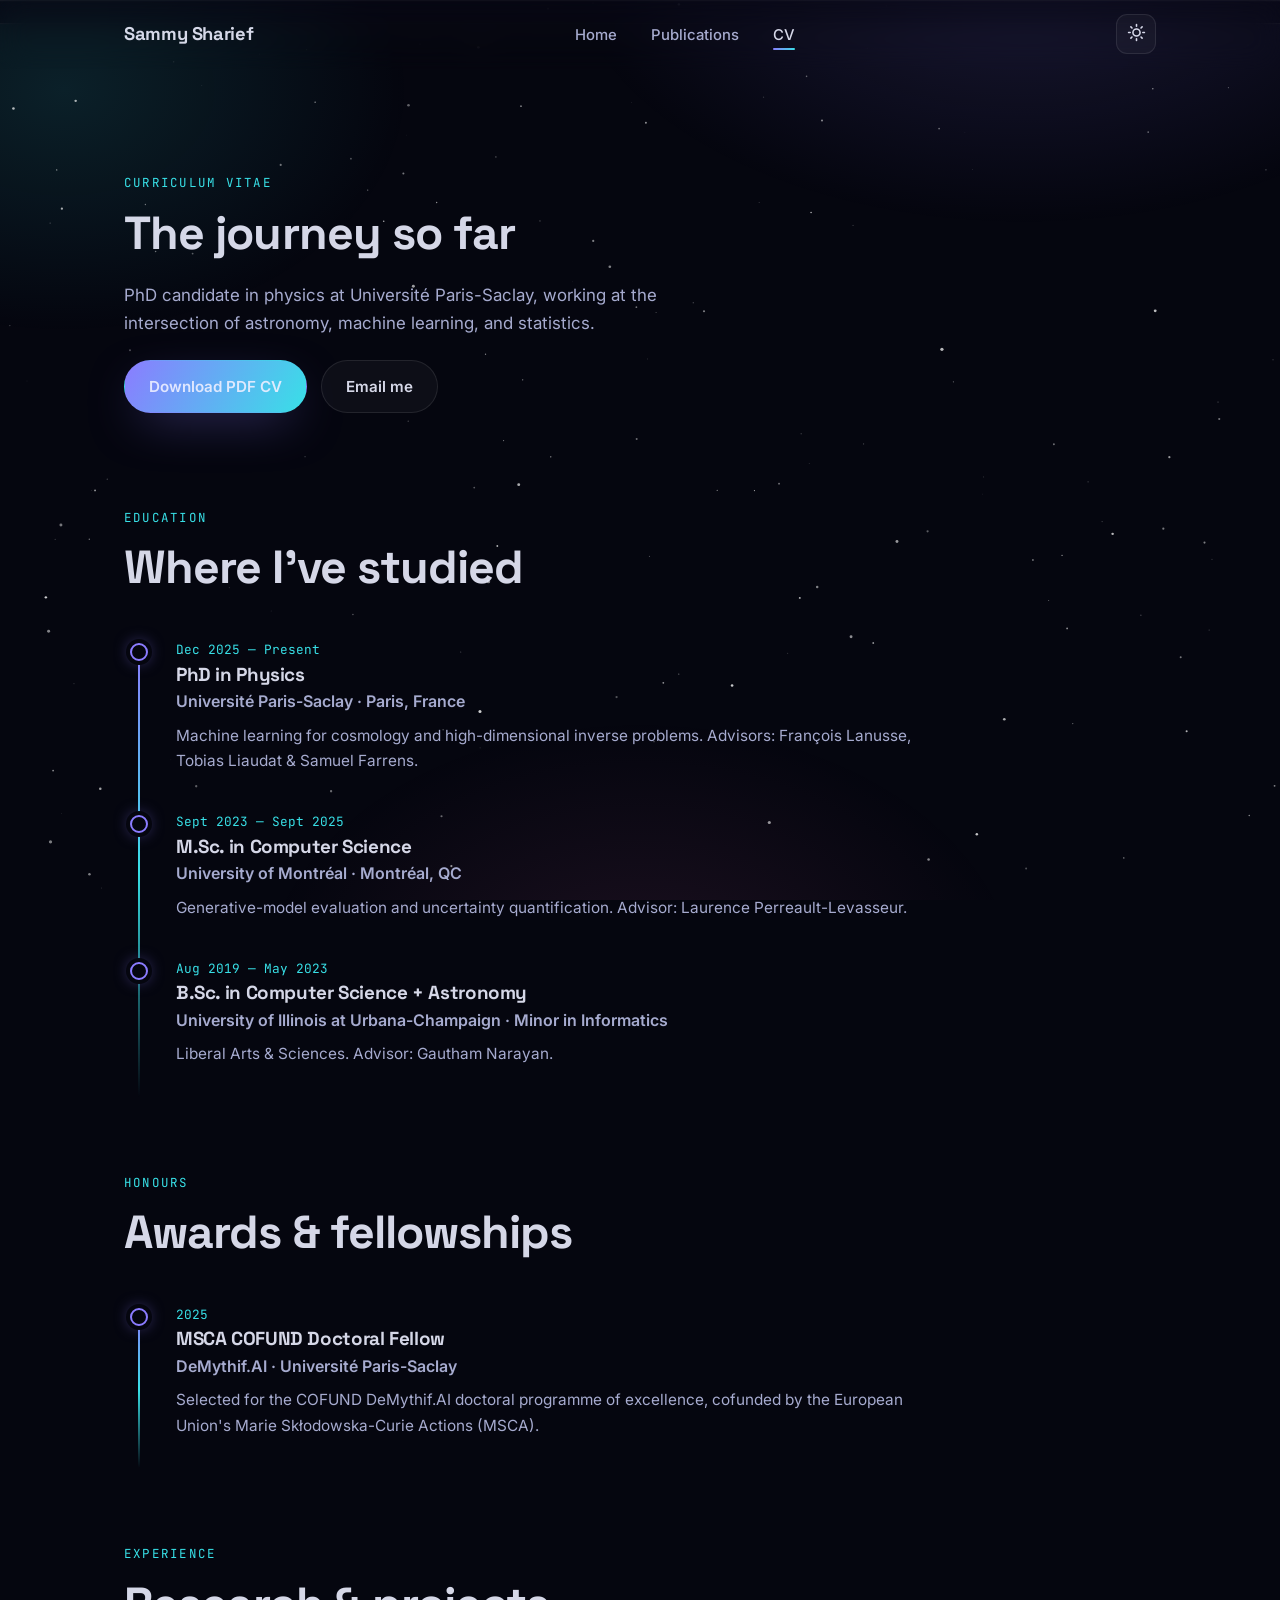
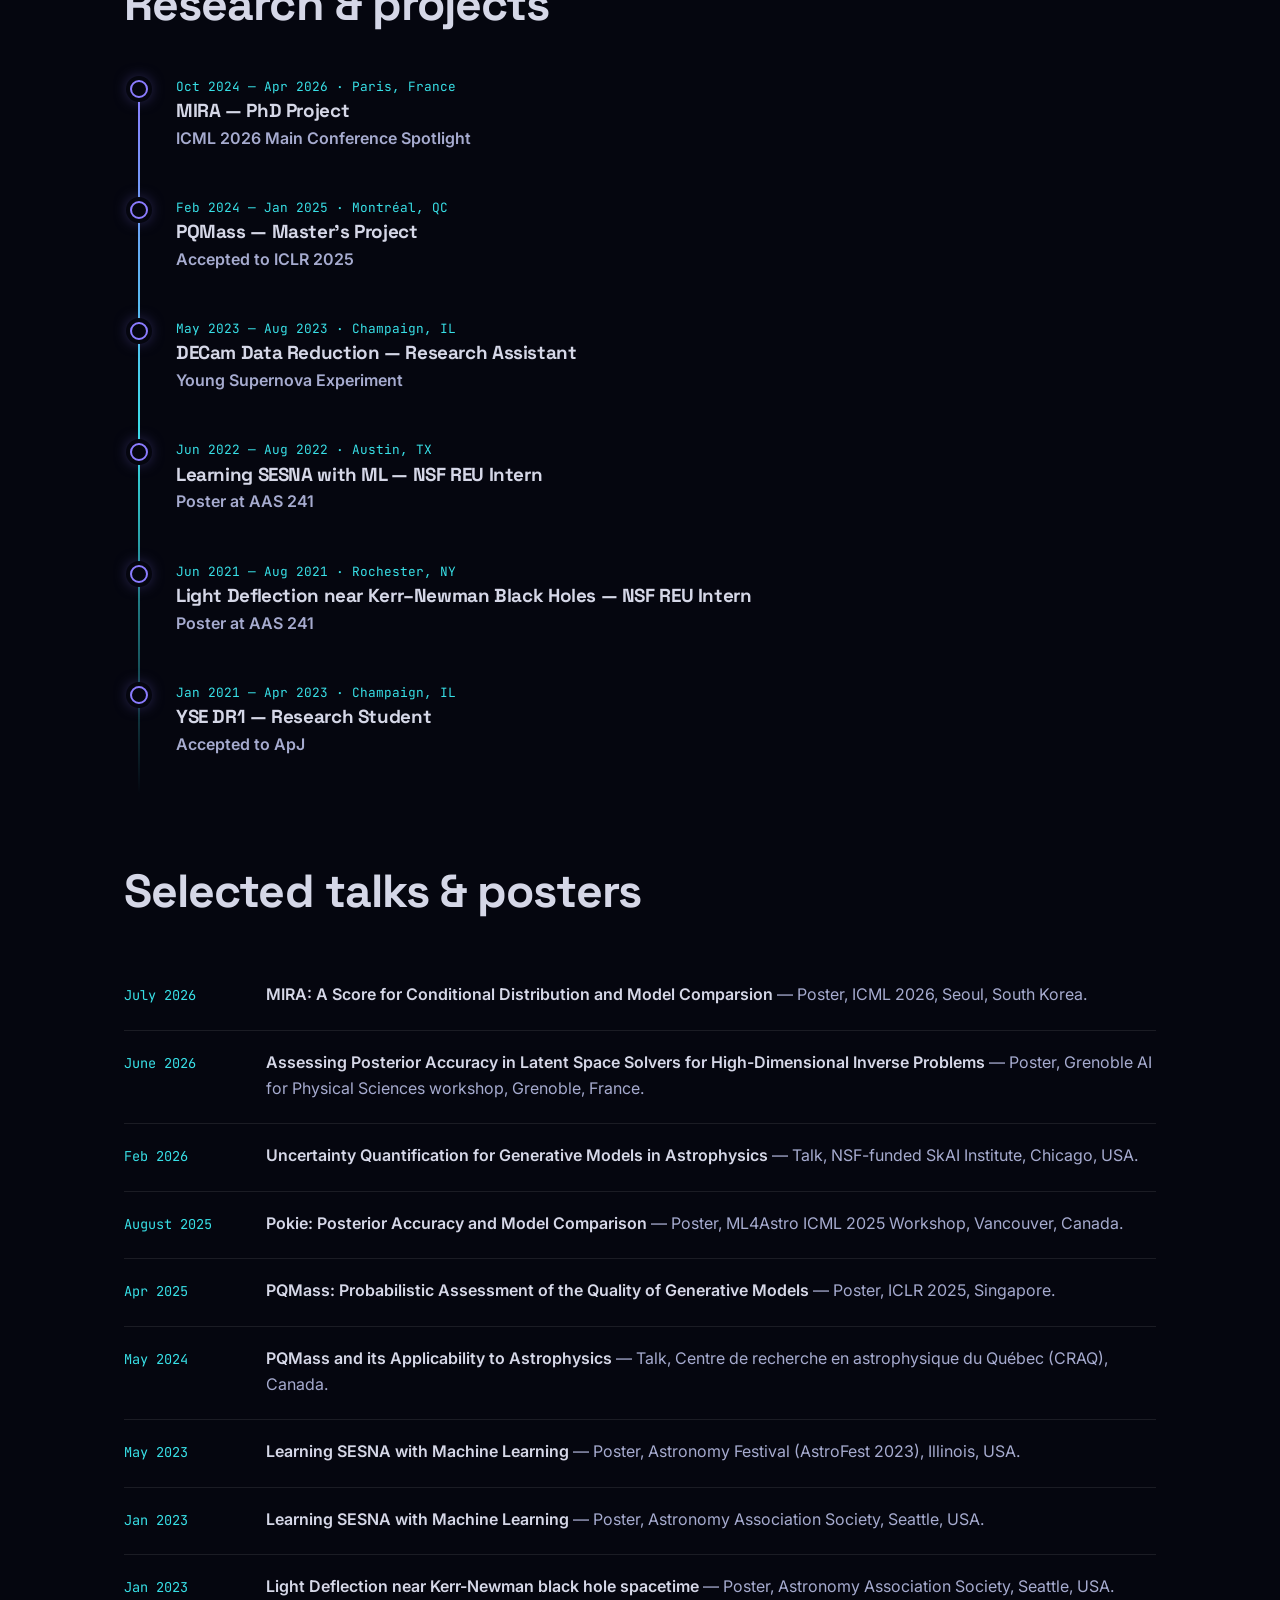
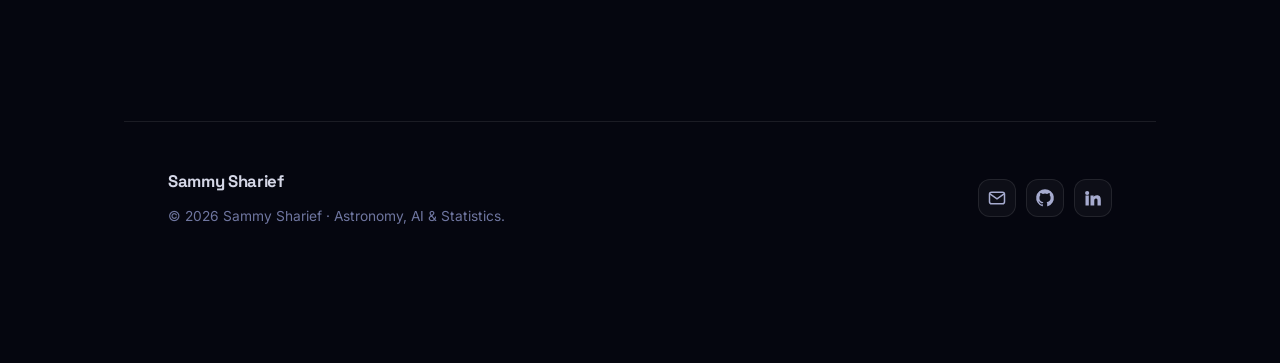
==== cv.html @ 6d9acdc1 "New Version of Website" ====
<!DOCTYPE html>
<html lang="en" data-theme="dark">
<head>
  <meta charset="UTF-8" />
  <meta name="viewport" content="width=device-width, initial-scale=1.0" />
  <title>CV — Sammy Sharief</title>
  <meta name="description" content="Curriculum vitae of Sammy Sharief — PhD in Physics at Université Paris-Saclay. Education, research experience, talks, and skills across astronomy, machine learning, and statistics." />

  <link rel="preconnect" href="https://fonts.googleapis.com" />
  <link rel="preconnect" href="https://fonts.gstatic.com" crossorigin />
  <link href="https://fonts.googleapis.com/css2?family=Space+Grotesk:wght@500;600;700&family=Inter:wght@400;500;600&family=JetBrains+Mono:wght@400;500&display=swap" rel="stylesheet" />
  <link rel="stylesheet" href="styles.css" />
</head>
<body>
  <!-- ============ NAV ============ -->
  <header class="nav">
    <div class="container nav-inner">
      <a class="brand" href="index.html">Sammy Sharief</a>
      <ul class="nav-links">
        <li><a href="index.html">Home</a></li>
        <li><a href="publications.html">Publications</a></li>
        <li><a href="cv.html">CV</a></li>
      </ul>
      <div class="nav-right">
        <button class="icon-btn theme-toggle" aria-label="Toggle light / dark theme"></button>
        <button class="icon-btn hamburger" aria-label="Open menu"></button>
      </div>
    </div>
  </header>

  <!-- ============ PAGE HEADER ============ -->
  <section class="section-pad" style="padding-bottom:30px">
    <div class="container">
      <div class="section-head reveal" style="margin-bottom:0">
        <span class="eyebrow">Curriculum Vitae</span>
        <h2>The journey so far</h2>
        <p>PhD candidate in physics at Université Paris-Saclay, working at the intersection of astronomy, machine learning, and statistics.</p>
        <div class="hero-cta" style="margin-top:22px">
          <a class="btn btn-primary" href="assets/cv.pdf" target="_blank" rel="noopener">Download PDF CV</a>
          <a class="btn" href="mailto:sammysharief@outlook.com">Email me</a>
        </div>
      </div>
    </div>
  </section>

  <!-- ============ CV BODY ============ -->
  <section class="section-pad" style="padding-top:30px">
    <div class="container cv-grid">

      <!-- Education -->
      <div>
        <div class="section-head reveal"><span class="eyebrow">Education</span><h2>Where I've studied</h2></div>
        <div class="timeline">
          <div class="tl-item reveal">
            <div class="tl-date">Dec 2025 — Present</div>
            <h3>PhD in Physics</h3>
            <div class="tl-org">Université Paris-Saclay · Paris, France</div>
            <p>Machine learning for cosmology and high-dimensional inverse problems. Advisors: François Lanusse, Tobias Liaudat &amp; Samuel Farrens.</p>
          </div>
          <div class="tl-item reveal">
            <div class="tl-date">Sept 2023 — Sept 2025</div>
            <h3>M.Sc. in Computer Science</h3>
            <div class="tl-org">University of Montréal · Montréal, QC</div>
            <p>Generative-model evaluation and uncertainty quantification. Advisor: Laurence Perreault-Levasseur.</p>
          </div>
          <div class="tl-item reveal">
            <div class="tl-date">Aug 2019 — May 2023</div>
            <h3>B.Sc. in Computer Science + Astronomy</h3>
            <div class="tl-org">University of Illinois at Urbana-Champaign · Minor in Informatics</div>
            <p>Liberal Arts &amp; Sciences. Advisor: Gautham Narayan.</p>
          </div>
        </div>
      </div>

      <!-- Awards & Fellowships -->
      <div>
        <div class="section-head reveal"><span class="eyebrow">Honours</span><h2>Awards &amp; fellowships</h2></div>
        <div class="timeline">
          <div class="tl-item reveal">
            <div class="tl-date">2025</div>
            <h3>MSCA COFUND Doctoral Fellow</h3>
            <div class="tl-org">DeMythif.AI · Université Paris-Saclay</div>
            <p>Selected for the COFUND DeMythif.AI doctoral programme of excellence, cofunded by the European Union's Marie Skłodowska-Curie Actions (MSCA).</p>
          </div>
        </div>
      </div>

      <!-- Experience -->
      <div>
        <div class="section-head reveal"><span class="eyebrow">Experience</span><h2>Research &amp; projects</h2></div>
        <div class="timeline">
          <div class="tl-item reveal">
            <div class="tl-date">Oct 2024 — Apr 2026 · Paris, France</div>
            <h3>MIRA — PhD Project</h3>
            <div class="tl-org">ICML 2026 Main Conference Spotlight</div>
            <!-- <p>Spearheaded MIRA, a novel metric for conditional-distribution accuracy and model comparison. Validated it across modalities and high-dimensional settings, and led collaboration, paper drafts, and a well-documented repository.</p> -->
          </div>
          <div class="tl-item reveal">
            <div class="tl-date">Feb 2024 — Jan 2025 · Montréal, QC</div>
            <h3>PQMass — Master's Project</h3>
            <div class="tl-org">Accepted to ICLR 2025</div>
            <!-- <p>Co-developed PQMass, a statistical framework that quantifies generative-model performance and tests whether two distributions match — exposing failure modes of metrics like FID and FLD, and scaling to millions of dimensions.</p> -->
          </div>
          <div class="tl-item reveal">
            <div class="tl-date">May 2023 — Aug 2023 · Champaign, IL</div>
            <h3>DECam Data Reduction — Research Assistant</h3>
            <div class="tl-org">Young Supernova Experiment</div>
            <!-- <p>Ran Dark Energy Camera (DECam) data reduction for YSE and external users, improved pipeline efficiency, built supernova target templates, and authored detailed pipeline documentation.</p> -->
          </div>
          <div class="tl-item reveal">
            <div class="tl-date">Jun 2022 — Aug 2022 · Austin, TX</div>
            <h3>Learning SESNA with ML — NSF REU Intern</h3>
            <div class="tl-org">Poster at AAS 241</div>
            <!-- <p>Recovered missing data across 9M SESNA sources with multiple imputation, balanced classes via upsampling, and classified 2.2M of 4.5M unlabeled sources with a probabilistic MLP.</p> -->
          </div>
          <div class="tl-item reveal">
            <div class="tl-date">Jun 2021 — Aug 2021 · Rochester, NY</div>
            <h3>Light Deflection near Kerr–Newman Black Holes — NSF REU Intern</h3>
            <div class="tl-org">Poster at AAS 241</div>
            <!-- <p>Investigated equatorial-plane photon trajectories near Kerr–Newman black holes and derived approximate forms for photon orbits as a function of mass, spin, and charge.</p> -->
          </div>
          <div class="tl-item reveal">
            <div class="tl-date">Jan 2021 — Apr 2023 · Champaign, IL</div>
            <h3>YSE DR1 — Research Student</h3>
            <div class="tl-org">Accepted to ApJ</div>
            <!-- <p>Built a pipeline ingesting Zwicky Transient Facility data merged with YSE, and validated simulated supernovae via Bazin-fit features, PCA, and KD-Tree similarity matching.</p> -->
          </div>
        </div>
      </div>

      <!-- Talks & Posters -->
      <div>
        <div class="section-head reveal"><h2>Selected talks &amp; posters</h2></div>
        <div class="news-list reveal">
          <div class="news-item">
            <span class="news-date">July 2026</span>
            <p><strong>MIRA: A Score for Conditional Distribution and Model Comparsion</strong> — Poster, ICML 2026, Seoul, South Korea.</p>
          </div>
          <div class="news-item">
            <span class="news-date">June 2026</span>
            <p><strong>Assessing Posterior Accuracy in Latent Space Solvers for High-Dimensional Inverse Problems</strong> — Poster, Grenoble AI for Physical Sciences workshop, Grenoble, France.</p>
          </div>
          <div class="news-item">
            <span class="news-date">Feb 2026</span>
            <p><strong>Uncertainty Quantification for Generative Models in Astrophysics</strong> — Talk, NSF-funded SkAI Institute, Chicago, USA.</p>
          </div>
          <div class="news-item">
            <span class="news-date">August 2025</span>
            <p><strong>Pokie: Posterior Accuracy and Model Comparison</strong> — Poster, ML4Astro ICML 2025 Workshop, Vancouver, Canada.</p>
          </div>
          <div class="news-item">
            <span class="news-date">Apr 2025</span>
            <p><strong>PQMass: Probabilistic Assessment of the Quality of Generative Models</strong> — Poster, ICLR 2025, Singapore.</p>
          </div>
          <div class="news-item">
            <span class="news-date">May 2024</span>
            <p><strong>PQMass and its Applicability to Astrophysics</strong> — Talk, Centre de recherche en astrophysique du Québec (CRAQ), Canada.</p>
          </div>
          <div class="news-item">
            <span class="news-date">May 2023</span>
            <p><strong>Learning SESNA with Machine Learning</strong> — Poster, Astronomy Festival (AstroFest 2023), Illinois, USA.</p>
          </div>
          <div class="news-item">
            <span class="news-date">Jan 2023</span>
            <p><strong>Learning SESNA with Machine Learning</strong> — Poster, Astronomy Association Society, Seattle, USA.</p>
          </div>
          <div class="news-item">
            <span class="news-date">Jan 2023</span>
            <p><strong>Light Deflection near Kerr-Newman black hole spacetime</strong> — Poster, Astronomy Association Society, Seattle, USA.</p>
          </div>
        </div>
      </div>

      <!-- Skills
      <div>
        <div class="section-head reveal"><h2>Skills &amp; methods</h2></div>
        <div class="skill-groups">
          <div class="skill-card reveal d1">
            <h4><svg viewBox="0 0 24 24" fill="none" stroke="currentColor" stroke-width="2" stroke-linecap="round" stroke-linejoin="round"><path d="m8 9-3 3 3 3M16 9l3 3-3 3M13 6l-2 12"/></svg> Languages &amp; Libraries</h4>
            <div class="tag-row">
              <span class="tag">Python</span><span class="tag">PyTorch</span><span class="tag">JAX</span>
              <span class="tag">NumPy / SciPy</span><span class="tag">scikit-learn</span><span class="tag">LaTeX</span>
            </div>
          </div>
          <div class="skill-card reveal d2">
            <h4><svg viewBox="0 0 24 24" fill="none" stroke="currentColor" stroke-width="1.7" stroke-linecap="round" stroke-linejoin="round"><path d="M4 19V5M4 19h16M8 16l3.5-4 3 2.5L20 8"/></svg> ML &amp; Statistics</h4>
            <div class="tag-row">
              <span class="tag">Simulation-based inference</span><span class="tag">Generative models</span>
              <span class="tag">Diffusion models</span><span class="tag">Bayesian inference</span>
              <span class="tag">Uncertainty quantification</span><span class="tag">Inverse problems</span>
            </div>
          </div>
          <div class="skill-card reveal d3">
            <h4><svg viewBox="0 0 24 24" fill="none" stroke="currentColor" stroke-width="1.7" stroke-linecap="round" stroke-linejoin="round"><path d="m3 12 6-2 1.5 4-6 2zM9 10l9-4 2 4-9 4M11 14v6m-2 0h4"/></svg> Astrophysics</h4>
            <div class="tag-row">
              <span class="tag">Strong &amp; weak lensing</span><span class="tag">Transient photometry</span>
              <span class="tag">Cosmological simulations</span><span class="tag">Supernova cosmology</span>
              <span class="tag">DECam / ZTF pipelines</span>
            </div>
          </div>
          <div class="skill-card reveal d4">
            <h4><svg viewBox="0 0 24 24" fill="none" stroke="currentColor" stroke-width="2" stroke-linecap="round" stroke-linejoin="round"><path d="M14 2H6a2 2 0 0 0-2 2v16a2 2 0 0 0 2 2h12a2 2 0 0 0 2-2V8z"/><path d="M14 2v6h6"/></svg> Tools &amp; Infra</h4>
            <div class="tag-row">
              <span class="tag">Git</span><span class="tag">Linux</span><span class="tag">HPC / SLURM</span>
              <span class="tag">Weights &amp; Biases</span><span class="tag">Matplotlib</span>
            </div>
          </div>
        </div>
      </div>

    </div>
  </section> -->

  <!-- ============ FOOTER ============ -->
  <footer class="footer">
    <div class="container footer-inner">
      <div>
        <a class="brand" href="index.html">Sammy Sharief</a>
        <p style="margin-top:10px">© <span data-year-now></span> Sammy Sharief · Astronomy, AI &amp; Statistics.</p>
      </div>
      <div class="socials" data-socials></div>
    </div>
  </footer>

  <script src="assets/data.js"></script>
  <script src="assets/main.js"></script>
</body>
</html>
---- styles.css ----
/* =============================================================
   Sammy Sharief — personal research site
   Design system + components. Modern & bold, cosmic theme.
   Dark is the default; [data-theme="light"] overrides below.
   ============================================================= */

/* ---------- Design tokens ---------- */
:root {
  --font-display: "Space Grotesk", ui-sans-serif, system-ui, sans-serif;
  --font-body: "Inter", ui-sans-serif, system-ui, -apple-system, sans-serif;
  --font-mono: "JetBrains Mono", ui-monospace, "SFMono-Regular", monospace;

  /* Brand gradient */
  --accent: #8b7cff;
  --accent-2: #38e0e7;
  --accent-3: #f472b6;
  --grad: linear-gradient(120deg, var(--accent) 0%, var(--accent-2) 100%);
  --grad-soft: linear-gradient(120deg, rgba(139,124,255,.18), rgba(56,224,231,.18));
  --on-accent: var(--on-accent);   /* text color on top of the accent gradient */

  /* Dark theme (default) */
  --bg: #05060f;
  --bg-2: #090b1a;
  --surface: rgba(255, 255, 255, 0.035);
  --surface-2: rgba(255, 255, 255, 0.06);
  --border: rgba(255, 255, 255, 0.09);
  --border-strong: rgba(255, 255, 255, 0.16);
  --text: #eceeffe6;
  --text-dim: #a6abcf;
  --text-faint: #6f76a0;
  --nav-bg: rgba(7, 8, 20, 0.6);
  --shadow: 0 24px 60px -24px rgba(0, 0, 0, 0.7);
  --shadow-accent: 0 16px 50px -16px rgba(139, 124, 255, 0.5);
  --star: rgba(255, 255, 255, 0.9);

  --radius: 16px;
  --radius-sm: 10px;
  --radius-lg: 26px;
  --maxw: 1120px;
  --ease: cubic-bezier(0.22, 1, 0.36, 1);
}

[data-theme="light"] {
  --bg: #f6f7fc;
  --bg-2: #eef1f9;
  --surface: #ffffff;
  --surface-2: #ffffff;
  --border: rgba(12, 16, 50, 0.09);
  --border-strong: rgba(12, 16, 50, 0.16);
  --text: #0c1020;
  --text-dim: #4a5072;
  --text-faint: #898fb5;
  --nav-bg: rgba(246, 247, 252, 0.72);
  --shadow: 0 22px 50px -28px rgba(20, 25, 70, 0.35);
  --shadow-accent: 0 18px 50px -18px rgba(37, 99, 235, 0.4);
  /* Light mode reads as deep blue (dark mode keeps the bright violet→cyan) */
  --accent: #2563eb;
  --accent-2: #1e3a8a;
  --accent-3: #3b82f6;
  --on-accent: #ffffff;
  --grad-soft: linear-gradient(120deg, rgba(37,99,235,.12), rgba(30,58,138,.1));
  --star: rgba(30, 41, 99, 0.5);
}

/* ---------- Base ---------- */
*,
*::before,
*::after { box-sizing: border-box; }

html { scroll-behavior: smooth; }
@media (prefers-reduced-motion: reduce) {
  html { scroll-behavior: auto; }
  *, *::before, *::after { animation-duration: 0.001ms !important; transition-duration: 0.001ms !important; }
}

body {
  margin: 0;
  font-family: var(--font-body);
  background: var(--bg);
  color: var(--text);
  line-height: 1.65;
  -webkit-font-smoothing: antialiased;
  text-rendering: optimizeLegibility;
  overflow-x: hidden;
  transition: background 0.5s var(--ease), color 0.4s var(--ease);
}

/* Ambient nebula glow behind everything */
body::before {
  content: "";
  position: fixed;
  inset: 0;
  z-index: -2;
  background:
    radial-gradient(60% 50% at 80% -5%, rgba(139, 124, 255, 0.16), transparent 60%),
    radial-gradient(45% 45% at 5% 10%, rgba(56, 224, 231, 0.12), transparent 60%),
    radial-gradient(50% 50% at 50% 110%, rgba(244, 114, 182, 0.1), transparent 60%);
  pointer-events: none;
  transition: opacity 0.5s var(--ease);
}
[data-theme="light"] body::before { opacity: 0.5; }

a { color: inherit; text-decoration: none; }

img { max-width: 100%; display: block; }

::selection { background: rgba(139, 124, 255, 0.35); color: #fff; }

h1, h2, h3, h4 {
  font-family: var(--font-display);
  font-weight: 700;
  line-height: 1.1;
  letter-spacing: -0.02em;
  margin: 0 0 0.5em;
  overflow-wrap: break-word;
}

.container {
  width: 100%;
  max-width: var(--maxw);
  margin-inline: auto;
  padding-inline: clamp(20px, 5vw, 44px);
}

.gradient-text {
  background: var(--grad);
  -webkit-background-clip: text;
  background-clip: text;
  -webkit-text-fill-color: transparent;
  color: transparent;
}

/* ---------- Navbar ---------- */
.nav {
  position: sticky;
  top: 0;
  z-index: 100;
  backdrop-filter: blur(14px);
  -webkit-backdrop-filter: blur(14px);
  background: transparent;
  border-bottom: 1px solid transparent;
  transition: background 0.3s var(--ease), border-color 0.3s var(--ease);
}
.nav.scrolled {
  background: var(--nav-bg);
  border-bottom-color: var(--border);
}
.nav-inner {
  display: flex;
  align-items: center;
  justify-content: space-between;
  height: 68px;
}
.brand {
  font-family: var(--font-display);
  font-weight: 700;
  font-size: 1.15rem;
  letter-spacing: -0.02em;
  display: flex;
  align-items: center;
  gap: 10px;
}
.brand .mark {
  width: 30px; height: 30px;
  border-radius: 9px;
  background: var(--grad);
  display: grid; place-items: center;
  color: var(--on-accent); font-weight: 800; font-size: 0.85rem;
  box-shadow: var(--shadow-accent);
}
.nav-links {
  display: flex;
  align-items: center;
  gap: 6px;
  list-style: none;
  margin: 0; padding: 0;
}
.nav-links a {
  position: relative;
  padding: 8px 14px;
  border-radius: 999px;
  font-size: 0.93rem;
  font-weight: 500;
  color: var(--text-dim);
  transition: color 0.2s var(--ease), background 0.2s var(--ease);
}
.nav-links a:hover { color: var(--text); background: var(--surface-2); }
.nav-links a.active { color: var(--text); }
.nav-links a.active::after {
  content: "";
  position: absolute;
  left: 14px; right: 14px; bottom: 2px;
  height: 2px; border-radius: 2px;
  background: var(--grad);
}
.nav-right { display: flex; align-items: center; gap: 8px; }

.icon-btn {
  width: 40px; height: 40px;
  display: grid; place-items: center;
  border: 1px solid var(--border);
  background: var(--surface);
  border-radius: 11px;
  color: var(--text);
  cursor: pointer;
  transition: transform 0.2s var(--ease), border-color 0.2s var(--ease), background 0.2s var(--ease);
}
.icon-btn:hover { transform: translateY(-2px); border-color: var(--border-strong); background: var(--surface-2); }
.icon-btn svg { width: 19px; height: 19px; }
.theme-toggle .moon { display: none; }
[data-theme="light"] .theme-toggle .sun { display: none; }
[data-theme="light"] .theme-toggle .moon { display: block; }

.hamburger { display: none; }

/* ---------- Buttons ---------- */
.btn {
  display: inline-flex;
  align-items: center;
  gap: 9px;
  padding: 13px 24px;
  border-radius: 999px;
  font-family: var(--font-body);
  font-weight: 600;
  font-size: 0.95rem;
  cursor: pointer;
  border: 1px solid var(--border);
  background: var(--surface);
  color: var(--text);
  transition: transform 0.2s var(--ease), box-shadow 0.25s var(--ease), border-color 0.2s var(--ease), background 0.2s var(--ease);
}
.btn svg { width: 18px; height: 18px; }
.btn:hover { transform: translateY(-2px); border-color: var(--border-strong); background: var(--surface-2); }
.btn-primary {
  background: var(--grad);
  color: var(--on-accent);
  border-color: transparent;
  box-shadow: var(--shadow-accent);
}
.btn-primary:hover { box-shadow: 0 22px 60px -16px rgba(139, 124, 255, 0.7); }

/* ---------- Hero ---------- */
.hero {
  position: relative;
  min-height: clamp(620px, 92vh, 900px);
  display: flex;
  align-items: center;
  overflow: hidden;
}
#starfield {
  position: fixed;
  inset: 0;
  z-index: -1;            /* above body::before nebula (-2), behind content */
  width: 100%;
  height: 100%;
  pointer-events: none;
}
.hero-grid {
  display: grid;
  grid-template-columns: 1.35fr 0.9fr;
  gap: clamp(30px, 6vw, 70px);
  align-items: center;
  width: 100%;
}
.hero-eyebrow {
  display: inline-flex;
  align-items: center;
  gap: 9px;
  font-family: var(--font-mono);
  font-size: 0.8rem;
  letter-spacing: 0.04em;
  color: var(--text-dim);
  padding: 7px 14px;
  border: 1px solid var(--border);
  border-radius: 999px;
  background: var(--surface);
  margin-bottom: 26px;
}
.hero-eyebrow .dot {
  width: 8px; height: 8px; border-radius: 50%;
  background: var(--accent-2);
  box-shadow: 0 0 0 0 rgba(56, 224, 231, 0.6);
  animation: pulse 2.4s infinite;
}
@keyframes pulse {
  0% { box-shadow: 0 0 0 0 rgba(56, 224, 231, 0.6); }
  70% { box-shadow: 0 0 0 9px rgba(56, 224, 231, 0); }
  100% { box-shadow: 0 0 0 0 rgba(56, 224, 231, 0); }
}
.hero h1 {
  font-size: clamp(2.5rem, 7vw, 5.1rem);
  margin-bottom: 18px;
}
.hero .typed-wrap {
  font-family: var(--font-mono);
  font-size: clamp(1rem, 2.4vw, 1.35rem);
  color: var(--text-dim);
  margin-bottom: 22px;
  min-height: 1.6em;
}
.hero .typed { color: var(--accent-2); font-weight: 600; }
.hero .typed-wrap .caret {
  display: inline-block;
  width: 2px; height: 1.1em;
  background: var(--accent);
  margin-left: 3px;
  vertical-align: text-bottom;
  animation: blink 1s steps(2) infinite;
}
@keyframes blink { 50% { opacity: 0; } }
.hero p.lead {
  font-size: clamp(1.05rem, 1.6vw, 1.22rem);
  color: var(--text-dim);
  max-width: 36ch;
  margin-bottom: 32px;
}
.hero-cta { display: flex; flex-wrap: wrap; gap: 14px; margin-bottom: 30px; }

.socials { display: flex; gap: 10px; flex-wrap: wrap; }
.socials a {
  width: 42px; height: 42px;
  display: grid; place-items: center;
  border: 1px solid var(--border);
  border-radius: 12px;
  background: var(--surface);
  color: var(--text-dim);
  transition: transform 0.2s var(--ease), color 0.2s var(--ease), border-color 0.2s var(--ease), background 0.2s var(--ease);
}
.socials a:hover { transform: translateY(-3px); color: var(--text); border-color: var(--border-strong); background: var(--surface-2); }
.socials svg { width: 20px; height: 20px; }

/* Hero portrait / avatar */
.hero-portrait { justify-self: center; }
.avatar-ring {
  position: relative;
  width: clamp(220px, 26vw, 320px);
  aspect-ratio: 1;
  border-radius: 50%;
  padding: 5px;
  background: conic-gradient(from 180deg, var(--accent), var(--accent-2), var(--accent-3), var(--accent));
  box-shadow: var(--shadow-accent);
  animation: spin 14s linear infinite;
}
@keyframes spin { to { transform: rotate(360deg); } }
.avatar-ring::after {
  content: "";
  position: absolute;
  inset: -22px;
  border-radius: 50%;
  border: 1px dashed var(--border-strong);
  animation: spin 40s linear infinite reverse;
}
.avatar-inner {
  width: 100%; height: 100%;
  border-radius: 50%;
  background: radial-gradient(circle at 30% 25%, #1a1d3a, #07081a);
  display: grid;
  place-items: center;
  overflow: hidden;
  animation: spin 14s linear infinite reverse; /* counter-rotate content */
}
.avatar-inner img { width: 100%; height: 100%; object-fit: cover; }
.avatar-inner .initials {
  font-family: var(--font-display);
  font-weight: 700;
  font-size: clamp(3rem, 7vw, 4.6rem);
  background: var(--grad);
  -webkit-background-clip: text; background-clip: text;
  -webkit-text-fill-color: transparent;
}

.scroll-cue {
  position: absolute;
  bottom: 22px; left: 50%;
  transform: translateX(-50%);
  color: var(--text-faint);
  font-family: var(--font-mono);
  font-size: 0.72rem;
  letter-spacing: 0.16em;
  text-transform: uppercase;
  display: flex; flex-direction: column; align-items: center; gap: 8px;
  animation: floaty 2.4s ease-in-out infinite;
}
@keyframes floaty { 50% { transform: translate(-50%, 8px); } }

/* ---------- Sections ---------- */
section { position: relative; }
.section-pad { padding: clamp(64px, 11vh, 130px) 0; }
.section-head { margin-bottom: 46px; max-width: 60ch; }
.eyebrow {
  font-family: var(--font-mono);
  font-size: 0.78rem;
  letter-spacing: 0.18em;
  text-transform: uppercase;
  color: var(--accent-2);
  display: inline-block;
  margin-bottom: 14px;
}
.section-head h2 { font-size: clamp(1.9rem, 4vw, 2.9rem); }
.section-head p { color: var(--text-dim); font-size: 1.06rem; margin: 0; }

.section-divider {
  height: 1px;
  background: linear-gradient(90deg, transparent, var(--border-strong), transparent);
  margin: 0 auto;
  max-width: var(--maxw);
}

/* ---------- About row ---------- */
.about-grid {
  display: grid;
  grid-template-columns: 1.5fr 1fr;
  gap: clamp(30px, 5vw, 60px);
  align-items: start;
}
.about-grid p { color: var(--text-dim); font-size: 1.08rem; }
.about-grid p strong { color: var(--text); font-weight: 600; }
.fact-card {
  border: 1px solid var(--border);
  background: var(--surface);
  border-radius: var(--radius);
  padding: 24px;
}
.fact-card h4 { font-size: 0.8rem; text-transform: uppercase; letter-spacing: 0.14em; color: var(--text-faint); font-family: var(--font-mono); }
.fact-row { display: flex; align-items: center; gap: 12px; padding: 11px 0; border-top: 1px solid var(--border); color: var(--text-dim); }
.fact-row:first-of-type { border-top: none; }
.fact-row svg { width: 18px; height: 18px; color: var(--accent); flex-shrink: 0; }

/* ---------- Interests grid ---------- */
.interest-grid {
  display: grid;
  grid-template-columns: repeat(auto-fit, minmax(250px, 1fr));
  gap: 20px;
}
.interest-card {
  position: relative;
  border: 1px solid var(--border);
  background: var(--surface);
  border-radius: var(--radius);
  padding: 28px 26px;
  overflow: hidden;
  transition: transform 0.3s var(--ease), border-color 0.3s var(--ease), box-shadow 0.3s var(--ease);
}
.interest-card::before {
  content: "";
  position: absolute;
  inset: 0;
  background: var(--grad-soft);
  opacity: 0;
  transition: opacity 0.35s var(--ease);
}
.interest-card:hover { transform: translateY(-6px); border-color: var(--border-strong); box-shadow: var(--shadow); }
.interest-card:hover::before { opacity: 1; }
.interest-card > * { position: relative; }
.interest-icon {
  width: 48px; height: 48px;
  display: grid; place-items: center;
  border-radius: 13px;
  background: var(--grad-soft);
  border: 1px solid var(--border);
  margin-bottom: 18px;
  color: var(--accent-2);
}
.interest-icon svg { width: 24px; height: 24px; }
.interest-card h3 { font-size: 1.18rem; margin-bottom: 9px; }
.interest-card p { color: var(--text-dim); font-size: 0.97rem; margin: 0; }

/* ---------- News feed ---------- */
.news-list { display: flex; flex-direction: column; gap: 4px; }
.news-item {
  display: grid;
  grid-template-columns: 120px 1fr;
  gap: 22px;
  padding: 18px 0;
  border-top: 1px solid var(--border);
  align-items: baseline;
}
.news-item:first-child { border-top: none; }
.news-date {
  font-family: var(--font-mono);
  font-size: 0.85rem;
  color: var(--accent-2);
  white-space: nowrap;
}
.news-item p { margin: 0; color: var(--text-dim); }
.news-item strong { color: var(--text); font-weight: 600; }

/* ---------- Publications ---------- */
.pub-toolbar {
  display: flex;
  flex-wrap: wrap;
  gap: 14px;
  justify-content: space-between;
  align-items: center;
  margin-bottom: 30px;
}
.filter-chips { display: flex; flex-wrap: wrap; gap: 8px; }
.chip {
  font-family: var(--font-body);
  font-size: 0.86rem;
  font-weight: 500;
  padding: 8px 15px;
  border-radius: 999px;
  border: 1px solid var(--border);
  background: var(--surface);
  color: var(--text-dim);
  cursor: pointer;
  transition: all 0.2s var(--ease);
}
.chip:hover { color: var(--text); border-color: var(--border-strong); }
.chip.active { color: var(--on-accent); background: var(--grad); border-color: transparent; box-shadow: var(--shadow-accent); }
.search-box {
  display: flex; align-items: center; gap: 9px;
  border: 1px solid var(--border);
  background: var(--surface);
  border-radius: 999px;
  padding: 9px 16px;
  min-width: 210px;
}
.search-box svg { width: 17px; height: 17px; color: var(--text-faint); }
.search-box input {
  border: none; background: none; outline: none;
  color: var(--text); font-family: var(--font-body); font-size: 0.92rem;
  width: 100%;
}
.search-box input::placeholder { color: var(--text-faint); }

.pub-list { display: flex; flex-direction: column; gap: 16px; }
.pub-card {
  display: grid;
  grid-template-columns: 84px 1fr;
  gap: 22px;
  border: 1px solid var(--border);
  background: var(--surface);
  border-radius: var(--radius);
  padding: 22px 24px;
  transition: transform 0.35s var(--ease), border-color 0.3s var(--ease), box-shadow 0.3s var(--ease), opacity 0.35s var(--ease);
}
.pub-card:hover { transform: translateY(-4px); border-color: var(--border-strong); box-shadow: var(--shadow); }
.pub-card.spotlight { border-color: rgba(245, 176, 11, 0.45); box-shadow: inset 0 0 0 1px rgba(245, 176, 11, 0.22), 0 20px 50px -30px rgba(245, 176, 11, 0.55); }
.pub-card.spotlight:hover { border-color: rgba(245, 176, 11, 0.7); }
.pub-card.hide {
  opacity: 0;
  transform: scale(0.96);
  height: 0; padding: 0; margin: 0; border-width: 0; overflow: hidden;
  pointer-events: none;
}
.pub-thumb {
  width: 84px; height: 84px;
  border-radius: 12px;
  display: grid; place-items: center;
  font-family: var(--font-display);
  font-weight: 700; font-size: 1.5rem;
  color: #fff;
  position: relative;
  overflow: hidden;
}
.pub-thumb span { position: relative; z-index: 1; mix-blend-mode: overlay; }
.pub-year-badge {
  font-family: var(--font-mono);
  font-size: 0.7rem;
  color: #fff;
  position: absolute; bottom: 6px; left: 0; right: 0;
  text-align: center; z-index: 1;
  opacity: 0.9;
}
.pub-body { min-width: 0; }
.pub-badges { display: flex; flex-wrap: wrap; gap: 7px; margin-bottom: 9px; align-items: center; }
.badge {
  font-family: var(--font-mono);
  font-size: 0.68rem;
  letter-spacing: 0.04em;
  text-transform: uppercase;
  padding: 4px 9px;
  border-radius: 6px;
  border: 1px solid var(--border);
  color: var(--text-dim);
}
.badge.role { border-color: transparent; background: var(--grad); color: var(--on-accent); font-weight: 700; }
.badge.spotlight { border-color: transparent; background: linear-gradient(120deg, #f59e0b, #fde047); color: #1a1206; font-weight: 800; }
.badge.spotlight::before { content: "★ "; }
.badge.venue { color: var(--accent-2); border-color: var(--border-strong); }
.pub-card h3 { font-size: 1.14rem; line-height: 1.3; margin-bottom: 8px; }
.pub-card h3 a:hover { color: var(--accent-2); }
.pub-authors { color: var(--text-dim); font-size: 0.92rem; margin: 0 0 4px; }
.pub-authors .me { color: var(--text); font-weight: 700; }
.pub-meta { color: var(--text-faint); font-size: 0.85rem; font-family: var(--font-mono); margin: 0 0 14px; }
.pub-links { display: flex; flex-wrap: wrap; gap: 8px; }
.pub-link {
  display: inline-flex; align-items: center; gap: 6px;
  font-size: 0.82rem; font-weight: 600;
  padding: 6px 12px;
  border-radius: 8px;
  border: 1px solid var(--border);
  background: var(--bg-2);
  color: var(--text-dim);
  cursor: pointer;
  transition: all 0.2s var(--ease);
}
.pub-link:hover { color: var(--text); border-color: var(--accent); transform: translateY(-1px); }
.pub-link svg { width: 14px; height: 14px; }
.pub-abstract {
  display: grid;
  grid-template-rows: 0fr;
  transition: grid-template-rows 0.4s var(--ease);
  color: var(--text-dim);
  font-size: 0.94rem;
}
.pub-abstract > div { overflow: hidden; }
.pub-abstract.open { grid-template-rows: 1fr; margin-top: 14px; }
.pub-abstract p { margin: 0; padding: 14px 16px; border-left: 2px solid var(--accent); background: var(--bg-2); border-radius: 0 10px 10px 0; }

.empty-state {
  text-align: center;
  padding: 60px 20px;
  color: var(--text-faint);
  font-family: var(--font-mono);
}

/* ---------- Timeline (CV) ---------- */
.timeline { position: relative; max-width: 820px; }
.timeline::before {
  content: "";
  position: absolute;
  left: 14px; top: 8px; bottom: 8px;
  width: 2px;
  background: linear-gradient(var(--accent), var(--accent-2), transparent);
}
.tl-item {
  position: relative;
  padding: 0 0 38px 52px;
}
.tl-item::before {
  content: "";
  position: absolute;
  left: 6px; top: 4px;
  width: 18px; height: 18px;
  border-radius: 50%;
  background: var(--bg);
  border: 2px solid var(--accent);
  box-shadow: 0 0 0 4px var(--bg), 0 0 16px rgba(139, 124, 255, 0.6);
  transition: transform 0.3s var(--ease), background 0.3s var(--ease);
}
.tl-item:hover::before { background: var(--accent); transform: scale(1.25); }
.tl-date {
  font-family: var(--font-mono);
  font-size: 0.8rem;
  color: var(--accent-2);
  margin-bottom: 4px;
}
.tl-item h3 { font-size: 1.18rem; margin-bottom: 3px; }
.tl-org { color: var(--text-dim); font-weight: 600; margin-bottom: 8px; }
.tl-item p { color: var(--text-dim); font-size: 0.96rem; margin: 0; }

/* CV layout */
.cv-grid { display: grid; grid-template-columns: 1fr; gap: clamp(40px, 7vh, 80px); }
.skill-groups { display: grid; grid-template-columns: repeat(auto-fit, minmax(220px, 1fr)); gap: 20px; }
.skill-card { border: 1px solid var(--border); background: var(--surface); border-radius: var(--radius); padding: 24px; }
.skill-card h4 { font-size: 1rem; margin-bottom: 14px; display: flex; align-items: center; gap: 9px; }
.skill-card h4 svg { width: 18px; height: 18px; color: var(--accent-2); }
.tag-row { display: flex; flex-wrap: wrap; gap: 8px; }
.tag {
  font-size: 0.82rem;
  padding: 6px 12px;
  border-radius: 999px;
  background: var(--bg-2);
  border: 1px solid var(--border);
  color: var(--text-dim);
}

/* ---------- CTA band ---------- */
.cta-band {
  position: relative;
  border: 1px solid var(--border);
  border-radius: var(--radius-lg);
  background: var(--grad-soft);
  overflow: hidden;
  padding: clamp(40px, 7vw, 70px);
  text-align: center;
}
.cta-band h2 { font-size: clamp(1.8rem, 4vw, 2.7rem); margin-bottom: 12px; }
.cta-band p { color: var(--text-dim); max-width: 50ch; margin: 0 auto 26px; font-size: 1.05rem; }
.cta-band .hero-cta { justify-content: center; }

/* ---------- Footer ---------- */
.footer {
  border-top: 1px solid var(--border);
  padding: 46px 0 36px;
  margin-top: 40px;
}
.footer-inner { display: flex; flex-wrap: wrap; gap: 22px; justify-content: space-between; align-items: center; }
.footer .brand { font-size: 1.05rem; }
.footer p { color: var(--text-faint); font-size: 0.86rem; margin: 0; }
.footer .socials a { width: 38px; height: 38px; }

/* ---------- Scroll reveal ---------- */
.reveal {
  opacity: 0;
  transform: translateY(26px);
  transition: opacity 0.7s var(--ease), transform 0.7s var(--ease);
}
.reveal.visible { opacity: 1; transform: none; }
.reveal.d1 { transition-delay: 0.08s; }
.reveal.d2 { transition-delay: 0.16s; }
.reveal.d3 { transition-delay: 0.24s; }
.reveal.d4 { transition-delay: 0.32s; }

/* ---------- Mobile menu / responsive ---------- */
.mobile-menu {
  position: fixed;
  inset: 68px 0 auto 0;
  background: var(--nav-bg);
  backdrop-filter: blur(18px);
  -webkit-backdrop-filter: blur(18px);
  border-bottom: 1px solid var(--border);
  padding: 14px 0 22px;
  transform: translateY(-120%);
  transition: transform 0.4s var(--ease);
  z-index: 99;
}
.mobile-menu.open { transform: translateY(0); }
.mobile-menu ul { list-style: none; margin: 0; padding: 0; }
.mobile-menu a {
  display: block;
  padding: 14px clamp(20px, 5vw, 44px);
  font-family: var(--font-display);
  font-size: 1.2rem;
  color: var(--text-dim);
  border-bottom: 1px solid var(--border);
}
.mobile-menu a:hover, .mobile-menu a.active { color: var(--text); }

@media (max-width: 860px) {
  .nav-links { display: none; }
  .hamburger { display: grid; }
  .hero-grid { grid-template-columns: 1fr; text-align: center; }
  .hero-portrait { order: -1; }
  .hero-eyebrow, .hero p.lead { margin-inline: auto; }
  .hero-cta, .socials { justify-content: center; }
  .hero p.lead { max-width: 46ch; }
  .about-grid { grid-template-columns: 1fr; }
  .news-item { grid-template-columns: 1fr; gap: 4px; }
}
@media (max-width: 560px) {
  .pub-card { grid-template-columns: 1fr; }
  .pub-thumb { width: 100%; height: 60px; }
  .pub-year-badge { display: none; }
  .pub-toolbar { flex-direction: column; align-items: stretch; }
  .search-box { min-width: 0; }
}
@media (max-width: 400px) {
  .container { padding-inline: 18px; }
  .hero { min-height: 88vh; }
  .hero-eyebrow { font-size: 0.72rem; }
  .avatar-ring { width: 200px; }
  .btn { padding: 12px 18px; font-size: 0.9rem; }
  .hero-cta { gap: 10px; }
  .interest-card, .fact-card, .skill-card { padding: 22px 20px; }
  .pub-card { padding: 18px; }
}
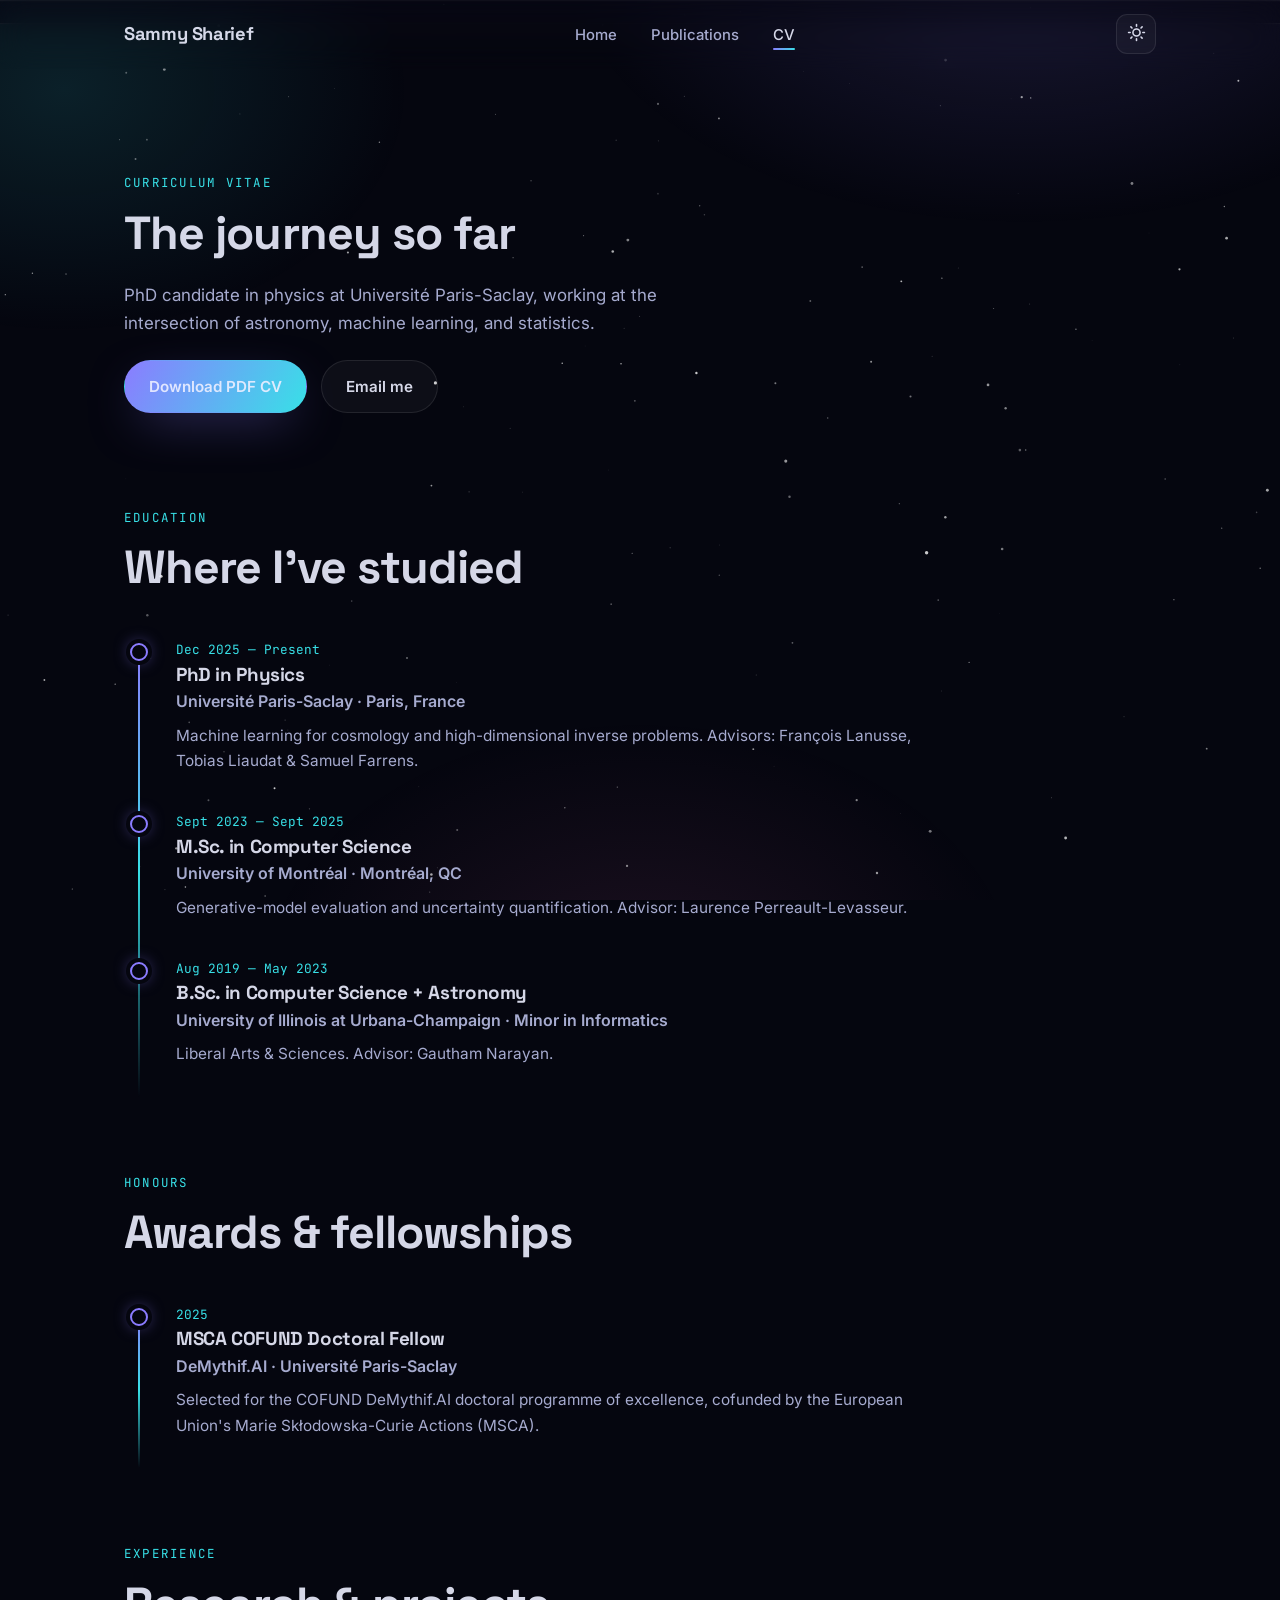
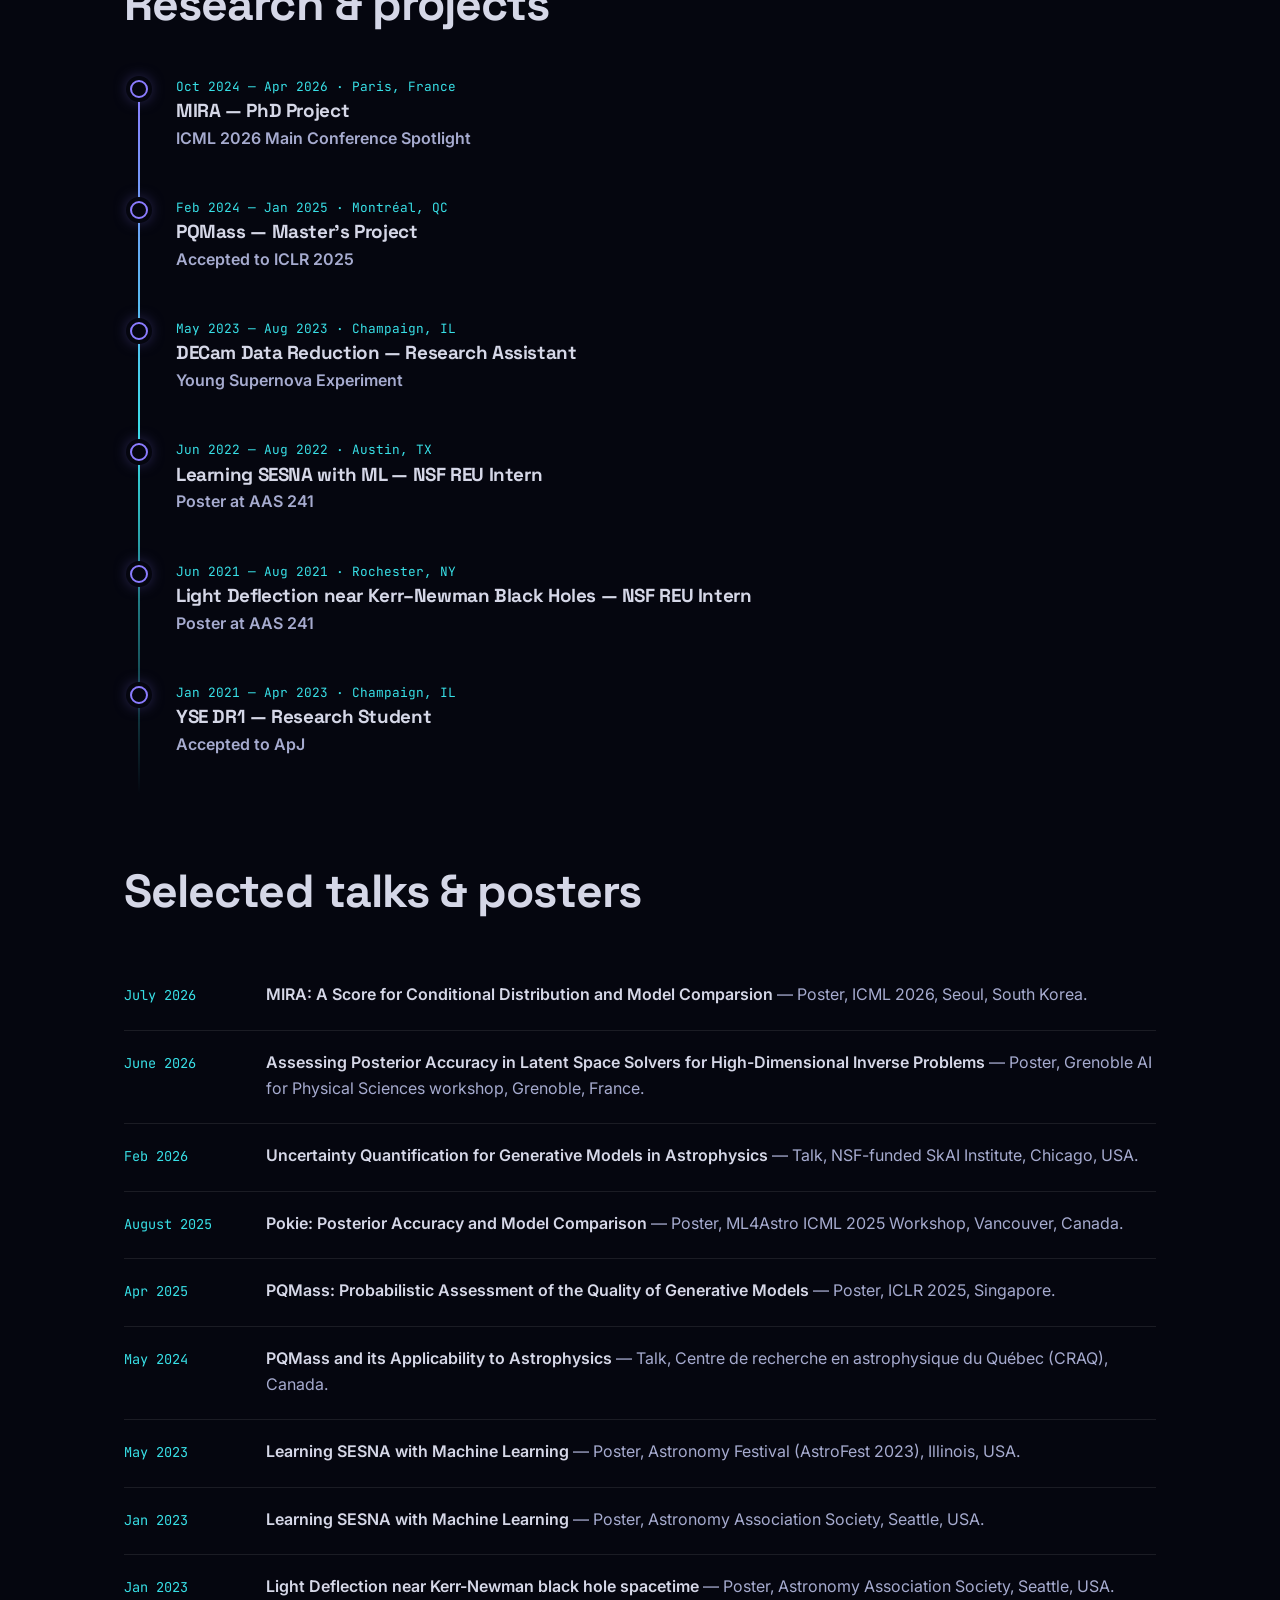
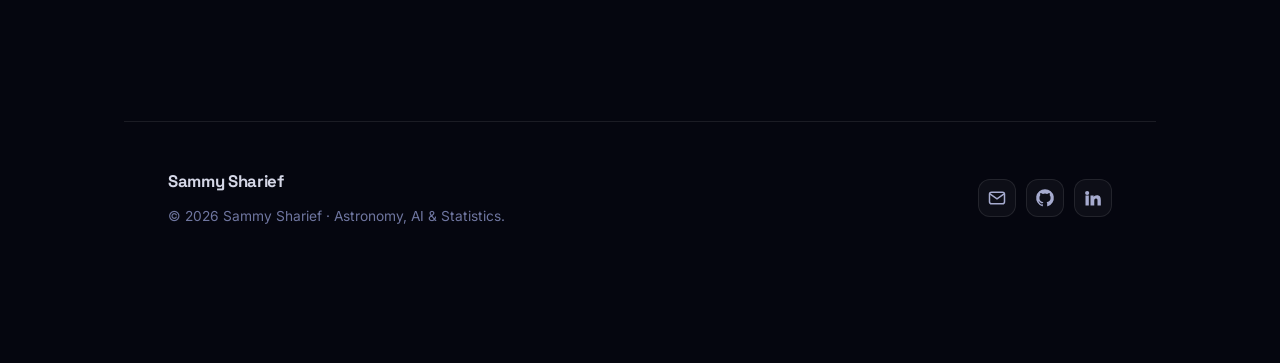
==== commit 484a98b3: "Updated the CV and Email" ====
--- a/cv.html
+++ b/cv.html
@@ -37,7 +37,7 @@
         <p>PhD candidate in physics at Université Paris-Saclay, working at the intersection of astronomy, machine learning, and statistics.</p>
         <div class="hero-cta" style="margin-top:22px">
           <a class="btn btn-primary" href="assets/cv.pdf" target="_blank" rel="noopener">Download PDF CV</a>
-          <a class="btn" href="mailto:sammysharief@outlook.com">Email me</a>
+          <a class="btn" href="mailto:sammy.sharief@universite-paris-saclay.fr">Email me</a>
         </div>
       </div>
     </div>
--- a/styles.css
+++ b/styles.css
@@ -599,16 +599,6 @@
 }
 .pub-link:hover { color: var(--text); border-color: var(--accent); transform: translateY(-1px); }
 .pub-link svg { width: 14px; height: 14px; }
-.pub-abstract {
-  display: grid;
-  grid-template-rows: 0fr;
-  transition: grid-template-rows 0.4s var(--ease);
-  color: var(--text-dim);
-  font-size: 0.94rem;
-}
-.pub-abstract > div { overflow: hidden; }
-.pub-abstract.open { grid-template-rows: 1fr; margin-top: 14px; }
-.pub-abstract p { margin: 0; padding: 14px 16px; border-left: 2px solid var(--accent); background: var(--bg-2); border-radius: 0 10px 10px 0; }
 
 .empty-state {
   text-align: center;
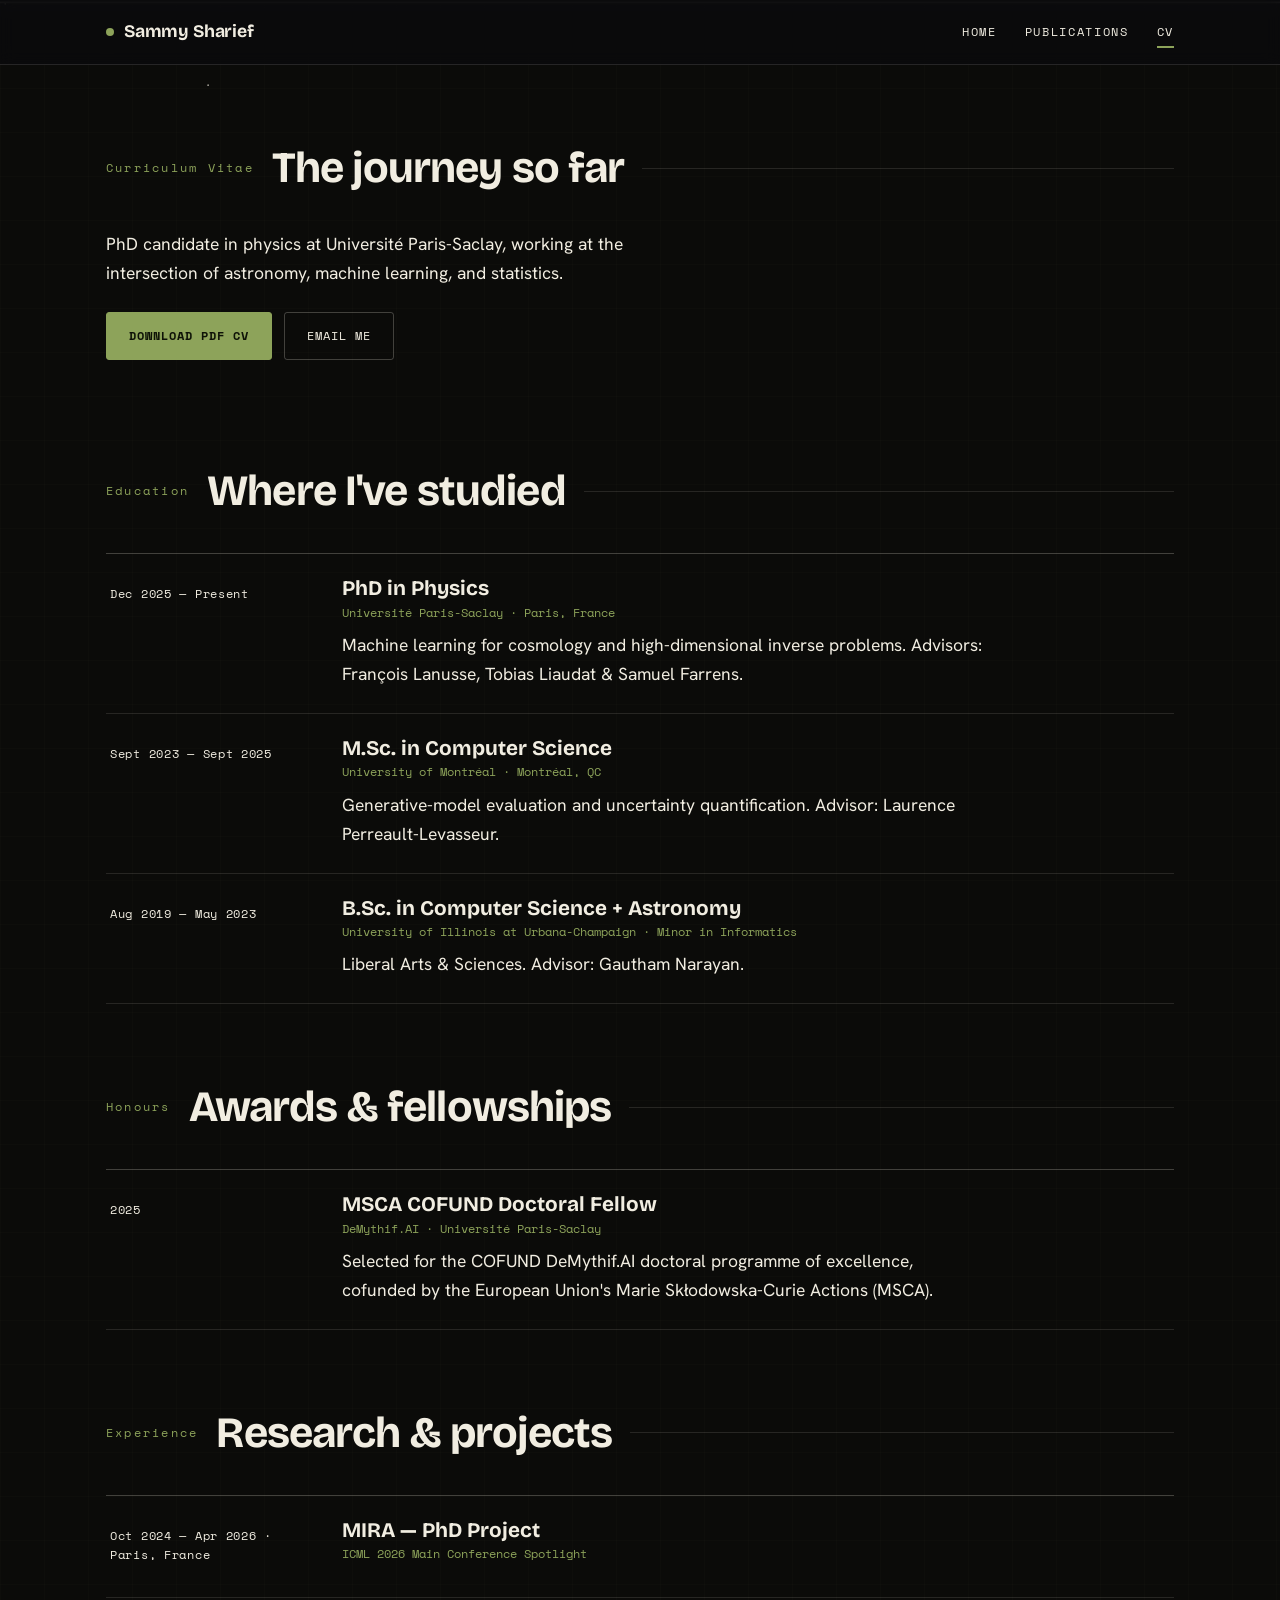
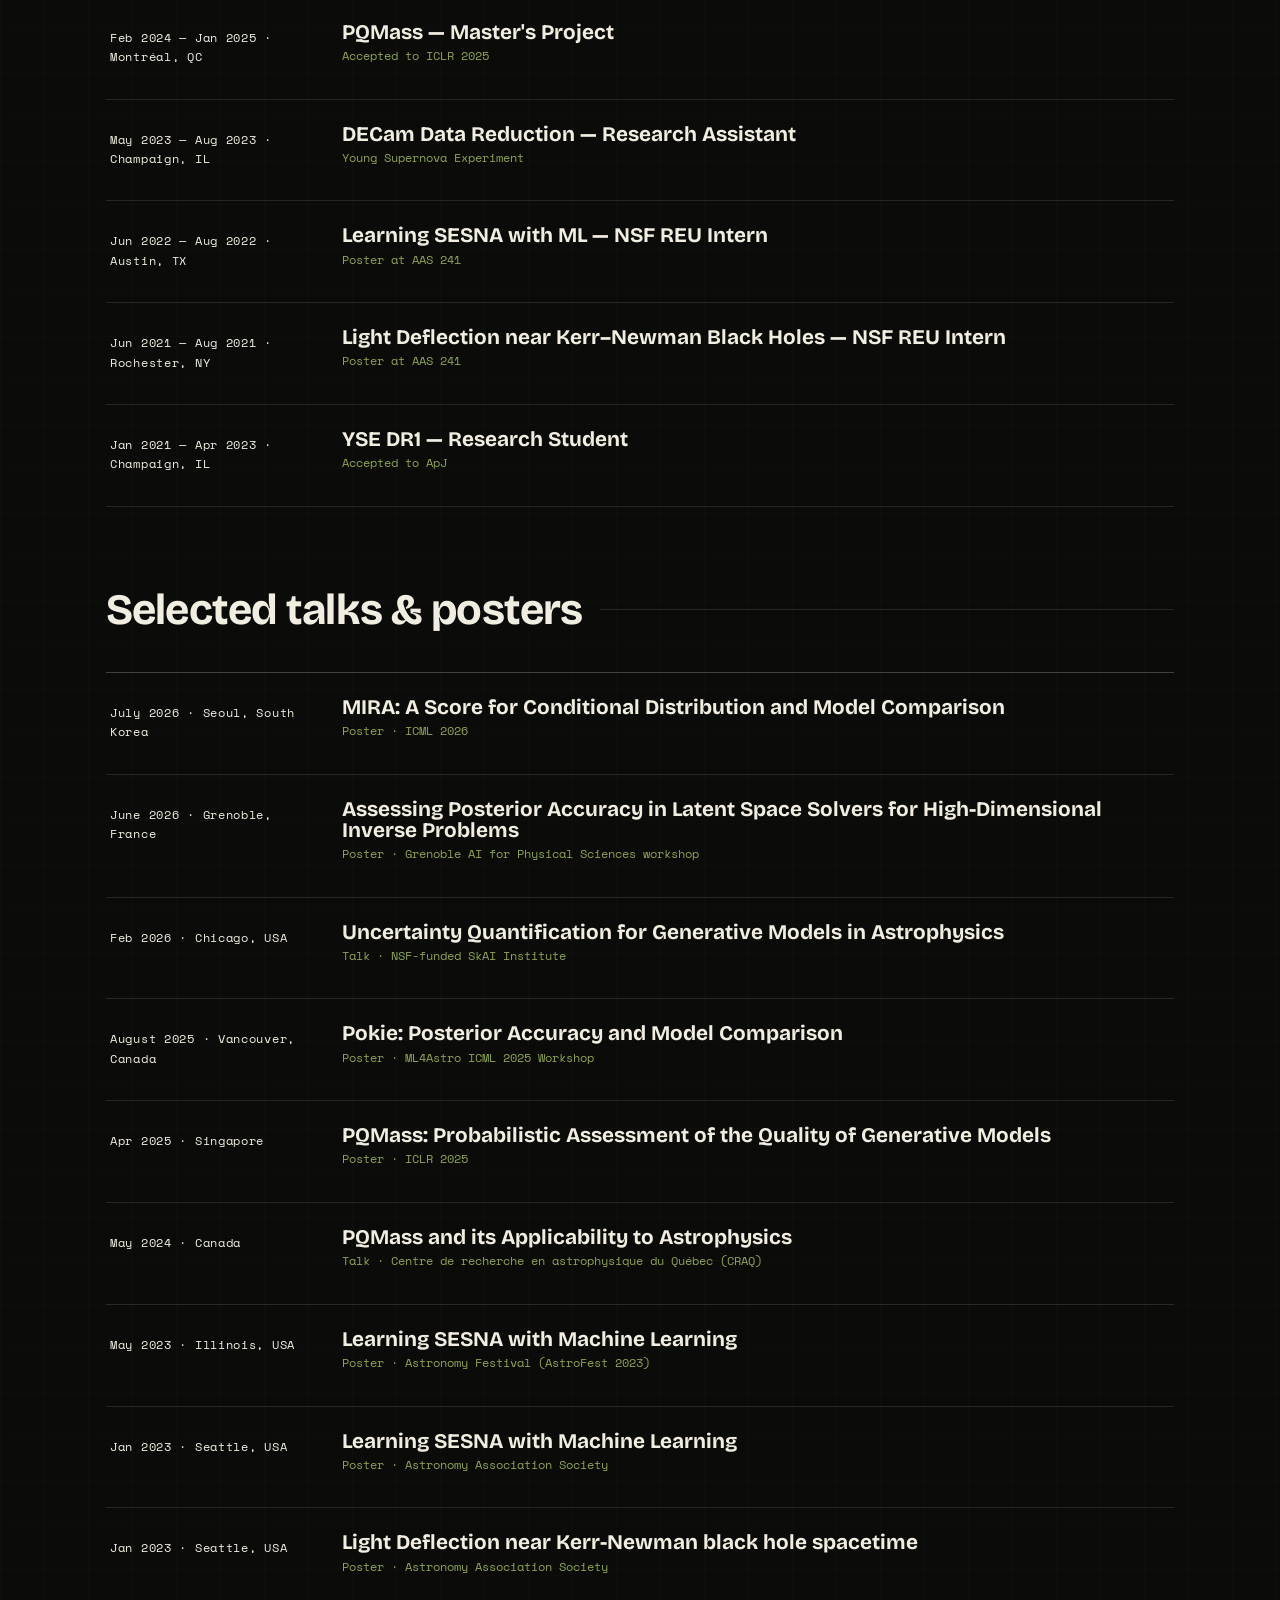
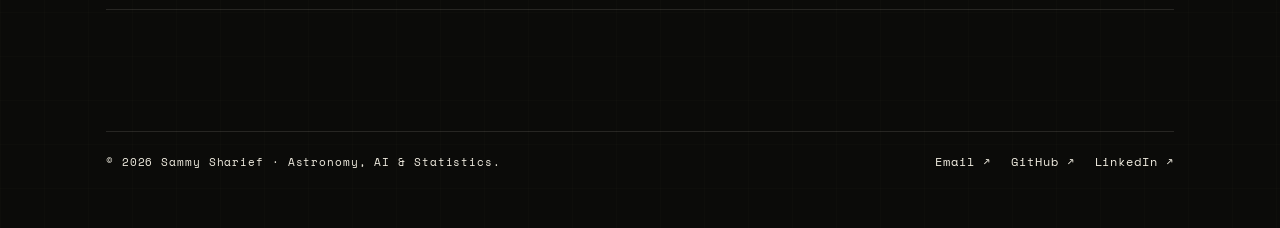
==== commit 51d1a191: "New Version with Olive Green Color" ====
--- a/cv.html
+++ b/cv.html
@@ -1,224 +1,104 @@
 <!DOCTYPE html>
-<html lang="en" data-theme="dark">
+<html lang="en">
 <head>
   <meta charset="UTF-8" />
   <meta name="viewport" content="width=device-width, initial-scale=1.0" />
   <title>CV — Sammy Sharief</title>
   <meta name="description" content="Curriculum vitae of Sammy Sharief — PhD in Physics at Université Paris-Saclay. Education, research experience, talks, and skills across astronomy, machine learning, and statistics." />
-
   <link rel="preconnect" href="https://fonts.googleapis.com" />
   <link rel="preconnect" href="https://fonts.gstatic.com" crossorigin />
-  <link href="https://fonts.googleapis.com/css2?family=Space+Grotesk:wght@500;600;700&family=Inter:wght@400;500;600&family=JetBrains+Mono:wght@400;500&display=swap" rel="stylesheet" />
+  <link href="https://fonts.googleapis.com/css2?family=Bricolage+Grotesque:opsz,wght@12..96,400..800&family=Hanken+Grotesk:wght@400;500;600;700&family=Space+Mono:ital,wght@0,400;0,700;1,400&display=swap" rel="stylesheet" />
   <link rel="stylesheet" href="styles.css" />
 </head>
 <body>
-  <!-- ============ NAV ============ -->
-  <header class="nav">
-    <div class="container nav-inner">
-      <a class="brand" href="index.html">Sammy Sharief</a>
-      <ul class="nav-links">
-        <li><a href="index.html">Home</a></li>
-        <li><a href="publications.html">Publications</a></li>
-        <li><a href="cv.html">CV</a></li>
-      </ul>
-      <div class="nav-right">
-        <button class="icon-btn theme-toggle" aria-label="Toggle light / dark theme"></button>
-        <button class="icon-btn hamburger" aria-label="Open menu"></button>
-      </div>
+  <canvas id="starfield"></canvas>
+  <header class="bar">
+    <div class="wrap bar-inner">
+      <a class="callsign" href="index.html"><span class="blip"></span>Sammy Sharief</a>
+      <nav class="nav">
+        <a href="index.html">Home</a>
+        <a href="publications.html">Publications</a>
+        <a href="cv.html">CV</a>
+      </nav>
+      <button class="burger" aria-label="Menu">≡</button>
     </div>
   </header>
 
-  <!-- ============ PAGE HEADER ============ -->
-  <section class="section-pad" style="padding-bottom:30px">
-    <div class="container">
-      <div class="section-head reveal" style="margin-bottom:0">
-        <span class="eyebrow">Curriculum Vitae</span>
-        <h2>The journey so far</h2>
-        <p>PhD candidate in physics at Université Paris-Saclay, working at the intersection of astronomy, machine learning, and statistics.</p>
-        <div class="hero-cta" style="margin-top:22px">
-          <a class="btn btn-primary" href="assets/cv.pdf" target="_blank" rel="noopener">Download PDF CV</a>
-          <a class="btn" href="mailto:sammy.sharief@universite-paris-saclay.fr">Email me</a>
+  <main>
+    <section>
+      <div class="wrap">
+        <div class="shead reveal"><span class="sig">Curriculum Vitae</span><h2>The journey so far</h2><span class="flex"></span></div>
+        <p class="reveal" style="color:var(--ink-2);max-width:56ch;margin-bottom:24px">PhD candidate in physics at Université Paris-Saclay, working at the intersection of astronomy, machine learning, and statistics.</p>
+        <div class="hero-cta reveal">
+          <a class="btn btn-solid" href="assets/cv.pdf" target="_blank" rel="noopener">Download PDF CV</a>
+          <a class="btn btn-ghost" href="mailto:sammy.sharief@universite-paris-saclay.fr">Email me</a>
         </div>
       </div>
-    </div>
-  </section>
+    </section>
 
-  <!-- ============ CV BODY ============ -->
-  <section class="section-pad" style="padding-top:30px">
-    <div class="container cv-grid">
-
-      <!-- Education -->
-      <div>
-        <div class="section-head reveal"><span class="eyebrow">Education</span><h2>Where I've studied</h2></div>
-        <div class="timeline">
-          <div class="tl-item reveal">
-            <div class="tl-date">Dec 2025 — Present</div>
-            <h3>PhD in Physics</h3>
-            <div class="tl-org">Université Paris-Saclay · Paris, France</div>
-            <p>Machine learning for cosmology and high-dimensional inverse problems. Advisors: François Lanusse, Tobias Liaudat &amp; Samuel Farrens.</p>
-          </div>
-          <div class="tl-item reveal">
-            <div class="tl-date">Sept 2023 — Sept 2025</div>
-            <h3>M.Sc. in Computer Science</h3>
-            <div class="tl-org">University of Montréal · Montréal, QC</div>
-            <p>Generative-model evaluation and uncertainty quantification. Advisor: Laurence Perreault-Levasseur.</p>
-          </div>
-          <div class="tl-item reveal">
-            <div class="tl-date">Aug 2019 — May 2023</div>
-            <h3>B.Sc. in Computer Science + Astronomy</h3>
-            <div class="tl-org">University of Illinois at Urbana-Champaign · Minor in Informatics</div>
-            <p>Liberal Arts &amp; Sciences. Advisor: Gautham Narayan.</p>
-          </div>
+    <!-- Education -->
+    <section style="padding-top:0">
+      <div class="wrap">
+        <div class="shead reveal"><span class="sig">Education</span><h2>Where I've studied</h2><span class="flex"></span></div>
+        <div class="cvlog">
+          <div class="cv-row reveal"><div class="when">Dec 2025 — Present</div><div><h3>PhD in Physics</h3><div class="org">Université Paris-Saclay · Paris, France</div><p>Machine learning for cosmology and high-dimensional inverse problems. Advisors: François Lanusse, Tobias Liaudat &amp; Samuel Farrens.</p></div></div>
+          <div class="cv-row reveal"><div class="when">Sept 2023 — Sept 2025</div><div><h3>M.Sc. in Computer Science</h3><div class="org">University of Montréal · Montréal, QC</div><p>Generative-model evaluation and uncertainty quantification. Advisor: Laurence Perreault-Levasseur.</p></div></div>
+          <div class="cv-row reveal"><div class="when">Aug 2019 — May 2023</div><div><h3>B.Sc. in Computer Science + Astronomy</h3><div class="org">University of Illinois at Urbana-Champaign · Minor in Informatics</div><p>Liberal Arts &amp; Sciences. Advisor: Gautham Narayan.</p></div></div>
         </div>
       </div>
+    </section>
 
-      <!-- Awards & Fellowships -->
-      <div>
-        <div class="section-head reveal"><span class="eyebrow">Honours</span><h2>Awards &amp; fellowships</h2></div>
-        <div class="timeline">
-          <div class="tl-item reveal">
-            <div class="tl-date">2025</div>
-            <h3>MSCA COFUND Doctoral Fellow</h3>
-            <div class="tl-org">DeMythif.AI · Université Paris-Saclay</div>
-            <p>Selected for the COFUND DeMythif.AI doctoral programme of excellence, cofunded by the European Union's Marie Skłodowska-Curie Actions (MSCA).</p>
-          </div>
+    <!-- Awards & Fellowships -->
+    <section style="padding-top:0">
+      <div class="wrap">
+        <div class="shead reveal"><span class="sig">Honours</span><h2>Awards &amp; fellowships</h2><span class="flex"></span></div>
+        <div class="cvlog">
+          <div class="cv-row reveal"><div class="when">2025</div><div><h3>MSCA COFUND Doctoral Fellow</h3><div class="org">DeMythif.AI · Université Paris-Saclay</div><p>Selected for the COFUND DeMythif.AI doctoral programme of excellence, cofunded by the European Union's Marie Skłodowska-Curie Actions (MSCA).</p></div></div>
         </div>
       </div>
+    </section>
 
-      <!-- Experience -->
-      <div>
-        <div class="section-head reveal"><span class="eyebrow">Experience</span><h2>Research &amp; projects</h2></div>
-        <div class="timeline">
-          <div class="tl-item reveal">
-            <div class="tl-date">Oct 2024 — Apr 2026 · Paris, France</div>
-            <h3>MIRA — PhD Project</h3>
-            <div class="tl-org">ICML 2026 Main Conference Spotlight</div>
-            <!-- <p>Spearheaded MIRA, a novel metric for conditional-distribution accuracy and model comparison. Validated it across modalities and high-dimensional settings, and led collaboration, paper drafts, and a well-documented repository.</p> -->
-          </div>
-          <div class="tl-item reveal">
-            <div class="tl-date">Feb 2024 — Jan 2025 · Montréal, QC</div>
-            <h3>PQMass — Master's Project</h3>
-            <div class="tl-org">Accepted to ICLR 2025</div>
-            <!-- <p>Co-developed PQMass, a statistical framework that quantifies generative-model performance and tests whether two distributions match — exposing failure modes of metrics like FID and FLD, and scaling to millions of dimensions.</p> -->
-          </div>
-          <div class="tl-item reveal">
-            <div class="tl-date">May 2023 — Aug 2023 · Champaign, IL</div>
-            <h3>DECam Data Reduction — Research Assistant</h3>
-            <div class="tl-org">Young Supernova Experiment</div>
-            <!-- <p>Ran Dark Energy Camera (DECam) data reduction for YSE and external users, improved pipeline efficiency, built supernova target templates, and authored detailed pipeline documentation.</p> -->
-          </div>
-          <div class="tl-item reveal">
-            <div class="tl-date">Jun 2022 — Aug 2022 · Austin, TX</div>
-            <h3>Learning SESNA with ML — NSF REU Intern</h3>
-            <div class="tl-org">Poster at AAS 241</div>
-            <!-- <p>Recovered missing data across 9M SESNA sources with multiple imputation, balanced classes via upsampling, and classified 2.2M of 4.5M unlabeled sources with a probabilistic MLP.</p> -->
-          </div>
-          <div class="tl-item reveal">
-            <div class="tl-date">Jun 2021 — Aug 2021 · Rochester, NY</div>
-            <h3>Light Deflection near Kerr–Newman Black Holes — NSF REU Intern</h3>
-            <div class="tl-org">Poster at AAS 241</div>
-            <!-- <p>Investigated equatorial-plane photon trajectories near Kerr–Newman black holes and derived approximate forms for photon orbits as a function of mass, spin, and charge.</p> -->
-          </div>
-          <div class="tl-item reveal">
-            <div class="tl-date">Jan 2021 — Apr 2023 · Champaign, IL</div>
-            <h3>YSE DR1 — Research Student</h3>
-            <div class="tl-org">Accepted to ApJ</div>
-            <!-- <p>Built a pipeline ingesting Zwicky Transient Facility data merged with YSE, and validated simulated supernovae via Bazin-fit features, PCA, and KD-Tree similarity matching.</p> -->
-          </div>
+    <!-- Experience -->
+    <section style="padding-top:0">
+      <div class="wrap">
+        <div class="shead reveal"><span class="sig">Experience</span><h2>Research &amp; projects</h2><span class="flex"></span></div>
+        <div class="cvlog">
+          <div class="cv-row reveal"><div class="when">Oct 2024 — Apr 2026 · Paris, France</div><div><h3>MIRA — PhD Project</h3><div class="org">ICML 2026 Main Conference Spotlight</div></div></div>
+          <div class="cv-row reveal"><div class="when">Feb 2024 — Jan 2025 · Montréal, QC</div><div><h3>PQMass — Master's Project</h3><div class="org">Accepted to ICLR 2025</div></div></div>
+          <div class="cv-row reveal"><div class="when">May 2023 — Aug 2023 · Champaign, IL</div><div><h3>DECam Data Reduction — Research Assistant</h3><div class="org">Young Supernova Experiment</div></div></div>
+          <div class="cv-row reveal"><div class="when">Jun 2022 — Aug 2022 · Austin, TX</div><div><h3>Learning SESNA with ML — NSF REU Intern</h3><div class="org">Poster at AAS 241</div></div></div>
+          <div class="cv-row reveal"><div class="when">Jun 2021 — Aug 2021 · Rochester, NY</div><div><h3>Light Deflection near Kerr–Newman Black Holes — NSF REU Intern</h3><div class="org">Poster at AAS 241</div></div></div>
+          <div class="cv-row reveal"><div class="when">Jan 2021 — Apr 2023 · Champaign, IL</div><div><h3>YSE DR1 — Research Student</h3><div class="org">Accepted to ApJ</div></div></div>
         </div>
       </div>
+    </section>
 
-      <!-- Talks & Posters -->
-      <div>
-        <div class="section-head reveal"><h2>Selected talks &amp; posters</h2></div>
-        <div class="news-list reveal">
-          <div class="news-item">
-            <span class="news-date">July 2026</span>
-            <p><strong>MIRA: A Score for Conditional Distribution and Model Comparsion</strong> — Poster, ICML 2026, Seoul, South Korea.</p>
-          </div>
-          <div class="news-item">
-            <span class="news-date">June 2026</span>
-            <p><strong>Assessing Posterior Accuracy in Latent Space Solvers for High-Dimensional Inverse Problems</strong> — Poster, Grenoble AI for Physical Sciences workshop, Grenoble, France.</p>
-          </div>
-          <div class="news-item">
-            <span class="news-date">Feb 2026</span>
-            <p><strong>Uncertainty Quantification for Generative Models in Astrophysics</strong> — Talk, NSF-funded SkAI Institute, Chicago, USA.</p>
-          </div>
-          <div class="news-item">
-            <span class="news-date">August 2025</span>
-            <p><strong>Pokie: Posterior Accuracy and Model Comparison</strong> — Poster, ML4Astro ICML 2025 Workshop, Vancouver, Canada.</p>
-          </div>
-          <div class="news-item">
-            <span class="news-date">Apr 2025</span>
-            <p><strong>PQMass: Probabilistic Assessment of the Quality of Generative Models</strong> — Poster, ICLR 2025, Singapore.</p>
-          </div>
-          <div class="news-item">
-            <span class="news-date">May 2024</span>
-            <p><strong>PQMass and its Applicability to Astrophysics</strong> — Talk, Centre de recherche en astrophysique du Québec (CRAQ), Canada.</p>
-          </div>
-          <div class="news-item">
-            <span class="news-date">May 2023</span>
-            <p><strong>Learning SESNA with Machine Learning</strong> — Poster, Astronomy Festival (AstroFest 2023), Illinois, USA.</p>
-          </div>
-          <div class="news-item">
-            <span class="news-date">Jan 2023</span>
-            <p><strong>Learning SESNA with Machine Learning</strong> — Poster, Astronomy Association Society, Seattle, USA.</p>
-          </div>
-          <div class="news-item">
-            <span class="news-date">Jan 2023</span>
-            <p><strong>Light Deflection near Kerr-Newman black hole spacetime</strong> — Poster, Astronomy Association Society, Seattle, USA.</p>
-          </div>
+    <!-- Talks & Posters -->
+    <section style="padding-top:0">
+      <div class="wrap">
+        <div class="shead reveal"><h2>Selected talks &amp; posters</h2><span class="flex"></span></div>
+        <div class="cvlog">
+          <div class="cv-row reveal"><div class="when">July 2026 · Seoul, South Korea</div><div><h3>MIRA: A Score for Conditional Distribution and Model Comparison</h3><div class="org">Poster · ICML 2026</div></div></div>
+          <div class="cv-row reveal"><div class="when">June 2026 · Grenoble, France</div><div><h3>Assessing Posterior Accuracy in Latent Space Solvers for High-Dimensional Inverse Problems</h3><div class="org">Poster · Grenoble AI for Physical Sciences workshop</div></div></div>
+          <div class="cv-row reveal"><div class="when">Feb 2026 · Chicago, USA</div><div><h3>Uncertainty Quantification for Generative Models in Astrophysics</h3><div class="org">Talk · NSF-funded SkAI Institute</div></div></div>
+          <div class="cv-row reveal"><div class="when">August 2025 · Vancouver, Canada</div><div><h3>Pokie: Posterior Accuracy and Model Comparison</h3><div class="org">Poster · ML4Astro ICML 2025 Workshop</div></div></div>
+          <div class="cv-row reveal"><div class="when">Apr 2025 · Singapore</div><div><h3>PQMass: Probabilistic Assessment of the Quality of Generative Models</h3><div class="org">Poster · ICLR 2025</div></div></div>
+          <div class="cv-row reveal"><div class="when">May 2024 · Canada</div><div><h3>PQMass and its Applicability to Astrophysics</h3><div class="org">Talk · Centre de recherche en astrophysique du Québec (CRAQ)</div></div></div>
+          <div class="cv-row reveal"><div class="when">May 2023 · Illinois, USA</div><div><h3>Learning SESNA with Machine Learning</h3><div class="org">Poster · Astronomy Festival (AstroFest 2023)</div></div></div>
+          <div class="cv-row reveal"><div class="when">Jan 2023 · Seattle, USA</div><div><h3>Learning SESNA with Machine Learning</h3><div class="org">Poster · Astronomy Association Society</div></div></div>
+          <div class="cv-row reveal"><div class="when">Jan 2023 · Seattle, USA</div><div><h3>Light Deflection near Kerr-Newman black hole spacetime</h3><div class="org">Poster · Astronomy Association Society</div></div></div>
         </div>
       </div>
+    </section>
+  </main>
 
-      <!-- Skills
-      <div>
-        <div class="section-head reveal"><h2>Skills &amp; methods</h2></div>
-        <div class="skill-groups">
-          <div class="skill-card reveal d1">
-            <h4><svg viewBox="0 0 24 24" fill="none" stroke="currentColor" stroke-width="2" stroke-linecap="round" stroke-linejoin="round"><path d="m8 9-3 3 3 3M16 9l3 3-3 3M13 6l-2 12"/></svg> Languages &amp; Libraries</h4>
-            <div class="tag-row">
-              <span class="tag">Python</span><span class="tag">PyTorch</span><span class="tag">JAX</span>
-              <span class="tag">NumPy / SciPy</span><span class="tag">scikit-learn</span><span class="tag">LaTeX</span>
-            </div>
-          </div>
-          <div class="skill-card reveal d2">
-            <h4><svg viewBox="0 0 24 24" fill="none" stroke="currentColor" stroke-width="1.7" stroke-linecap="round" stroke-linejoin="round"><path d="M4 19V5M4 19h16M8 16l3.5-4 3 2.5L20 8"/></svg> ML &amp; Statistics</h4>
-            <div class="tag-row">
-              <span class="tag">Simulation-based inference</span><span class="tag">Generative models</span>
-              <span class="tag">Diffusion models</span><span class="tag">Bayesian inference</span>
-              <span class="tag">Uncertainty quantification</span><span class="tag">Inverse problems</span>
-            </div>
-          </div>
-          <div class="skill-card reveal d3">
-            <h4><svg viewBox="0 0 24 24" fill="none" stroke="currentColor" stroke-width="1.7" stroke-linecap="round" stroke-linejoin="round"><path d="m3 12 6-2 1.5 4-6 2zM9 10l9-4 2 4-9 4M11 14v6m-2 0h4"/></svg> Astrophysics</h4>
-            <div class="tag-row">
-              <span class="tag">Strong &amp; weak lensing</span><span class="tag">Transient photometry</span>
-              <span class="tag">Cosmological simulations</span><span class="tag">Supernova cosmology</span>
-              <span class="tag">DECam / ZTF pipelines</span>
-            </div>
-          </div>
-          <div class="skill-card reveal d4">
-            <h4><svg viewBox="0 0 24 24" fill="none" stroke="currentColor" stroke-width="2" stroke-linecap="round" stroke-linejoin="round"><path d="M14 2H6a2 2 0 0 0-2 2v16a2 2 0 0 0 2 2h12a2 2 0 0 0 2-2V8z"/><path d="M14 2v6h6"/></svg> Tools &amp; Infra</h4>
-            <div class="tag-row">
-              <span class="tag">Git</span><span class="tag">Linux</span><span class="tag">HPC / SLURM</span>
-              <span class="tag">Weights &amp; Biases</span><span class="tag">Matplotlib</span>
-            </div>
-          </div>
-        </div>
+  <footer class="foot">
+    <div class="wrap">
+      <div style="height:1px;background:var(--line)"></div>
+      <div class="foot-inner">
+        <p>© <span data-year-now></span> Sammy Sharief · Astronomy, AI &amp; Statistics.</p>
+        <div class="socials" data-socials></div>
       </div>
-
-    </div>
-  </section> -->
-
-  <!-- ============ FOOTER ============ -->
-  <footer class="footer">
-    <div class="container footer-inner">
-      <div>
-        <a class="brand" href="index.html">Sammy Sharief</a>
-        <p style="margin-top:10px">© <span data-year-now></span> Sammy Sharief · Astronomy, AI &amp; Statistics.</p>
-      </div>
-      <div class="socials" data-socials></div>
     </div>
   </footer>
 
--- a/styles.css
+++ b/styles.css
@@ -1,750 +1,268 @@
-/* =============================================================
-   Sammy Sharief — personal research site
-   Design system + components. Modern & bold, cosmic theme.
-   Dark is the default; [data-theme="light"] overrides below.
-   ============================================================= */
-
-/* ---------- Design tokens ---------- */
+/* ===============================================================
+   Sammy Sharief — "Observatory Log" edition
+   Flat, instrument-inspired: near-black, one amber accent, white
+   shooting stars. NO gradients except the conic ring on the photo.
+   Bricolage Grotesque · Hanken Grotesk · Space Mono.
+   =============================================================== */
+
 :root {
-  --font-display: "Space Grotesk", ui-sans-serif, system-ui, sans-serif;
-  --font-body: "Inter", ui-sans-serif, system-ui, -apple-system, sans-serif;
-  --font-mono: "JetBrains Mono", ui-monospace, "SFMono-Regular", monospace;
-
-  /* Brand gradient */
-  --accent: #8b7cff;
-  --accent-2: #38e0e7;
-  --accent-3: #f472b6;
-  --grad: linear-gradient(120deg, var(--accent) 0%, var(--accent-2) 100%);
-  --grad-soft: linear-gradient(120deg, rgba(139,124,255,.18), rgba(56,224,231,.18));
-  --on-accent: var(--on-accent);   /* text color on top of the accent gradient */
-
-  /* Dark theme (default) */
-  --bg: #05060f;
-  --bg-2: #090b1a;
-  --surface: rgba(255, 255, 255, 0.035);
-  --surface-2: rgba(255, 255, 255, 0.06);
-  --border: rgba(255, 255, 255, 0.09);
-  --border-strong: rgba(255, 255, 255, 0.16);
-  --text: #eceeffe6;
-  --text-dim: #a6abcf;
-  --text-faint: #6f76a0;
-  --nav-bg: rgba(7, 8, 20, 0.6);
-  --shadow: 0 24px 60px -24px rgba(0, 0, 0, 0.7);
-  --shadow-accent: 0 16px 50px -16px rgba(139, 124, 255, 0.5);
-  --star: rgba(255, 255, 255, 0.9);
-
-  --radius: 16px;
-  --radius-sm: 10px;
-  --radius-lg: 26px;
-  --maxw: 1120px;
-  --ease: cubic-bezier(0.22, 1, 0.36, 1);
-}
-
-[data-theme="light"] {
-  --bg: #f6f7fc;
-  --bg-2: #eef1f9;
-  --surface: #ffffff;
-  --surface-2: #ffffff;
-  --border: rgba(12, 16, 50, 0.09);
-  --border-strong: rgba(12, 16, 50, 0.16);
-  --text: #0c1020;
-  --text-dim: #4a5072;
-  --text-faint: #898fb5;
-  --nav-bg: rgba(246, 247, 252, 0.72);
-  --shadow: 0 22px 50px -28px rgba(20, 25, 70, 0.35);
-  --shadow-accent: 0 18px 50px -18px rgba(37, 99, 235, 0.4);
-  /* Light mode reads as deep blue (dark mode keeps the bright violet→cyan) */
-  --accent: #2563eb;
-  --accent-2: #1e3a8a;
-  --accent-3: #3b82f6;
-  --on-accent: #ffffff;
-  --grad-soft: linear-gradient(120deg, rgba(37,99,235,.12), rgba(30,58,138,.1));
-  --star: rgba(30, 41, 99, 0.5);
-}
-
-/* ---------- Base ---------- */
-*,
-*::before,
-*::after { box-sizing: border-box; }
-
+  --display: "Bricolage Grotesque", system-ui, sans-serif;
+  --body: "Hanken Grotesk", system-ui, sans-serif;
+  --mono: "Space Mono", ui-monospace, monospace;
+
+  --bg: #0b0b09;           /* near-black, a hair warm under the olive */
+  --panel: #121310;
+  --ink: #f1ede1;          /* warm off-white */
+  --ink-2: #f1ede1;
+  --ink-3: #f1ede1;
+  --line: rgba(243, 238, 226, 0.12);
+  --line-2: rgba(243, 238, 226, 0.24);
+  /* ===== ACCENT — change these 4 lines to recolor the whole site ===== */
+  /* --accent: #f4b840;          /* the sharp accent (hex)            */
+  /* --accent-deep: #d99526;     /* darker shade for button hovers    */
+  /* --accent-ink: #15120a;      /* text that sits on the accent      */
+  /* --accent-rgb: 244, 184, 64; /* same accent as R,G,B (for glows)  */
+  /* Green  → #4cd081 / #34b06a / #06140d / 76, 208, 129            */
+  /* Blue   → #4aa3ff / #2f86e6 / #04101f / 74, 163, 255            */
+
+  /* --accent: #8da35a;
+  --accent-deep: #728548;
+  --accent-ink: #101208;
+  --accent-rgb: 141, 163, 90; */
+
+  /* ===== ACCENT — olive green (change these 4 to recolor everything) ===== */
+  --accent: #8da35a;          /* olive green — the single sharp accent */
+  --accent-deep: #74894a;     /* darker olive for button hovers       */
+  --accent-ink: #0e1207;      /* dark text that sits on the accent    */
+  --accent-rgb: 141, 163, 90; /* same olive as R,G,B (for glows)      */
+  /* Alternatives — Emerald #2ecc71 / 46,204,113 · Blue #4aa3ff / 74,163,255 */
+
+  --star: rgba(243, 238, 226, 0.92);
+
+  --maxw: 1180px;
+  --ease: cubic-bezier(0.2, 0.7, 0.2, 1);
+}
+
+*, *::before, *::after { box-sizing: border-box; }
 html { scroll-behavior: smooth; }
 @media (prefers-reduced-motion: reduce) {
   html { scroll-behavior: auto; }
-  *, *::before, *::after { animation-duration: 0.001ms !important; transition-duration: 0.001ms !important; }
+  *, *::before, *::after { animation: none !important; transition: none !important; }
 }
 
 body {
   margin: 0;
-  font-family: var(--font-body);
-  background: var(--bg);
-  color: var(--text);
+  background-color: var(--bg);
+  /* faint instrument grid (SVG pattern — not a CSS gradient) */
+  background-image: url("data:image/svg+xml,%3Csvg xmlns='http://www.w3.org/2000/svg' width='44' height='44'%3E%3Cpath d='M44 0H0V44' fill='none' stroke='%23f3eee2' stroke-width='0.5' stroke-opacity='0.04'/%3E%3C/svg%3E");
+  color: var(--ink);
+  font-family: var(--body);
+  font-size: 17.5px;
   line-height: 1.65;
   -webkit-font-smoothing: antialiased;
-  text-rendering: optimizeLegibility;
   overflow-x: hidden;
-  transition: background 0.5s var(--ease), color 0.4s var(--ease);
-}
-
-/* Ambient nebula glow behind everything */
-body::before {
-  content: "";
-  position: fixed;
-  inset: 0;
-  z-index: -2;
-  background:
-    radial-gradient(60% 50% at 80% -5%, rgba(139, 124, 255, 0.16), transparent 60%),
-    radial-gradient(45% 45% at 5% 10%, rgba(56, 224, 231, 0.12), transparent 60%),
-    radial-gradient(50% 50% at 50% 110%, rgba(244, 114, 182, 0.1), transparent 60%);
-  pointer-events: none;
-  transition: opacity 0.5s var(--ease);
-}
-[data-theme="light"] body::before { opacity: 0.5; }
+}
+#starfield { position: fixed; inset: 0; z-index: 0; pointer-events: none; }
+header, main, footer { position: relative; z-index: 1; }
 
 a { color: inherit; text-decoration: none; }
-
 img { max-width: 100%; display: block; }
-
-::selection { background: rgba(139, 124, 255, 0.35); color: #fff; }
-
-h1, h2, h3, h4 {
-  font-family: var(--font-display);
-  font-weight: 700;
-  line-height: 1.1;
-  letter-spacing: -0.02em;
-  margin: 0 0 0.5em;
-  overflow-wrap: break-word;
-}
-
-.container {
-  width: 100%;
-  max-width: var(--maxw);
-  margin-inline: auto;
-  padding-inline: clamp(20px, 5vw, 44px);
-}
-
-.gradient-text {
-  background: var(--grad);
-  -webkit-background-clip: text;
-  background-clip: text;
-  -webkit-text-fill-color: transparent;
-  color: transparent;
-}
-
-/* ---------- Navbar ---------- */
-.nav {
-  position: sticky;
-  top: 0;
-  z-index: 100;
-  backdrop-filter: blur(14px);
-  -webkit-backdrop-filter: blur(14px);
-  background: transparent;
-  border-bottom: 1px solid transparent;
-  transition: background 0.3s var(--ease), border-color 0.3s var(--ease);
-}
-.nav.scrolled {
-  background: var(--nav-bg);
-  border-bottom-color: var(--border);
-}
-.nav-inner {
-  display: flex;
-  align-items: center;
-  justify-content: space-between;
-  height: 68px;
-}
-.brand {
-  font-family: var(--font-display);
-  font-weight: 700;
-  font-size: 1.15rem;
-  letter-spacing: -0.02em;
-  display: flex;
-  align-items: center;
-  gap: 10px;
-}
-.brand .mark {
-  width: 30px; height: 30px;
-  border-radius: 9px;
-  background: var(--grad);
-  display: grid; place-items: center;
-  color: var(--on-accent); font-weight: 800; font-size: 0.85rem;
-  box-shadow: var(--shadow-accent);
-}
-.nav-links {
-  display: flex;
-  align-items: center;
-  gap: 6px;
-  list-style: none;
-  margin: 0; padding: 0;
-}
-.nav-links a {
-  position: relative;
-  padding: 8px 14px;
-  border-radius: 999px;
-  font-size: 0.93rem;
-  font-weight: 500;
-  color: var(--text-dim);
-  transition: color 0.2s var(--ease), background 0.2s var(--ease);
-}
-.nav-links a:hover { color: var(--text); background: var(--surface-2); }
-.nav-links a.active { color: var(--text); }
-.nav-links a.active::after {
-  content: "";
-  position: absolute;
-  left: 14px; right: 14px; bottom: 2px;
-  height: 2px; border-radius: 2px;
-  background: var(--grad);
-}
-.nav-right { display: flex; align-items: center; gap: 8px; }
-
-.icon-btn {
-  width: 40px; height: 40px;
-  display: grid; place-items: center;
-  border: 1px solid var(--border);
-  background: var(--surface);
-  border-radius: 11px;
-  color: var(--text);
-  cursor: pointer;
-  transition: transform 0.2s var(--ease), border-color 0.2s var(--ease), background 0.2s var(--ease);
-}
-.icon-btn:hover { transform: translateY(-2px); border-color: var(--border-strong); background: var(--surface-2); }
-.icon-btn svg { width: 19px; height: 19px; }
-.theme-toggle .moon { display: none; }
-[data-theme="light"] .theme-toggle .sun { display: none; }
-[data-theme="light"] .theme-toggle .moon { display: block; }
-
-.hamburger { display: none; }
-
-/* ---------- Buttons ---------- */
-.btn {
-  display: inline-flex;
-  align-items: center;
-  gap: 9px;
-  padding: 13px 24px;
-  border-radius: 999px;
-  font-family: var(--font-body);
-  font-weight: 600;
-  font-size: 0.95rem;
-  cursor: pointer;
-  border: 1px solid var(--border);
-  background: var(--surface);
-  color: var(--text);
-  transition: transform 0.2s var(--ease), box-shadow 0.25s var(--ease), border-color 0.2s var(--ease), background 0.2s var(--ease);
-}
-.btn svg { width: 18px; height: 18px; }
-.btn:hover { transform: translateY(-2px); border-color: var(--border-strong); background: var(--surface-2); }
-.btn-primary {
-  background: var(--grad);
-  color: var(--on-accent);
-  border-color: transparent;
-  box-shadow: var(--shadow-accent);
-}
-.btn-primary:hover { box-shadow: 0 22px 60px -16px rgba(139, 124, 255, 0.7); }
+::selection { background: var(--accent); color: var(--accent-ink); }
+h1, h2, h3, h4 { font-family: var(--display); font-weight: 700; margin: 0; line-height: 1.02; font-optical-sizing: auto; }
+
+.wrap { width: 100%; max-width: var(--maxw); margin-inline: auto; padding-inline: clamp(20px, 5vw, 56px); }
+.mono { font-family: var(--mono); }
+.label { font-family: var(--mono); font-size: 0.72rem; letter-spacing: 0.18em; text-transform: uppercase; color: var(--ink-3); }
+.amber { color: var(--accent); }
+
+/* ---------- Header (status bar) ---------- */
+.bar { position: sticky; top: 0; z-index: 50; background: rgba(10, 10, 13, 0.72);
+  backdrop-filter: blur(8px); -webkit-backdrop-filter: blur(8px); border-bottom: 1px solid var(--line); }
+.bar-inner { display: flex; align-items: center; justify-content: space-between; height: 64px; gap: 16px; }
+.callsign { font-family: var(--display); font-weight: 700; font-size: 1.1rem; letter-spacing: -0.01em; display: flex; align-items: center; gap: 10px; }
+.callsign .blip { width: 8px; height: 8px; background: var(--accent); border-radius: 50%; box-shadow: 0 0 0 0 var(--accent); animation: blip 2.6s infinite; }
+@keyframes blip { 0% { box-shadow: 0 0 0 0 rgba(var(--accent-rgb),0.5); } 70% { box-shadow: 0 0 0 8px rgba(var(--accent-rgb),0); } 100% { box-shadow: 0 0 0 0 rgba(var(--accent-rgb),0); } }
+.nav { display: flex; gap: 28px; }
+.nav a { font-family: var(--mono); font-size: 0.74rem; letter-spacing: 0.14em; text-transform: uppercase; color: var(--ink-2); position: relative; padding: 4px 0; }
+.nav a::after { content: ""; position: absolute; left: 0; right: 100%; bottom: -2px; height: 2px; background: var(--accent); transition: right 0.28s var(--ease); }
+.nav a:hover::after, .nav a.active::after { right: 0; }
+.nav a.active { color: var(--ink); }
+.stat { font-family: var(--mono); font-size: 0.68rem; letter-spacing: 0.1em; color: var(--ink-3); }
+.burger { display: none; font-family: var(--mono); background: none; border: 1px solid var(--line-2); color: var(--ink); width: 38px; height: 38px; border-radius: 4px; cursor: pointer; }
+
+/* ---------- Buttons / links (all flat) ---------- */
+.btn { font-family: var(--mono); font-size: 0.78rem; letter-spacing: 0.08em; text-transform: uppercase; padding: 13px 22px; border-radius: 3px; cursor: pointer; display: inline-flex; align-items: center; gap: 9px; transition: transform 0.2s var(--ease), background 0.2s, color 0.2s, border-color 0.2s; }
+.btn-solid { background: var(--accent); color: var(--accent-ink); border: 1px solid var(--accent); font-weight: 700; }
+.btn-solid:hover { background: var(--accent-deep); border-color: var(--accent-deep); transform: translateY(-2px); }
+.btn-ghost { background: none; color: var(--ink); border: 1px solid var(--line-2); }
+.btn-ghost:hover { border-color: var(--accent); color: var(--accent); transform: translateY(-2px); }
 
 /* ---------- Hero ---------- */
-.hero {
-  position: relative;
-  min-height: clamp(620px, 92vh, 900px);
-  display: flex;
-  align-items: center;
-  overflow: hidden;
-}
-#starfield {
-  position: fixed;
-  inset: 0;
-  z-index: -1;            /* above body::before nebula (-2), behind content */
-  width: 100%;
-  height: 100%;
-  pointer-events: none;
-}
-.hero-grid {
-  display: grid;
-  grid-template-columns: 1.35fr 0.9fr;
-  gap: clamp(30px, 6vw, 70px);
-  align-items: center;
-  width: 100%;
-}
-.hero-eyebrow {
-  display: inline-flex;
-  align-items: center;
-  gap: 9px;
-  font-family: var(--font-mono);
-  font-size: 0.8rem;
-  letter-spacing: 0.04em;
-  color: var(--text-dim);
-  padding: 7px 14px;
-  border: 1px solid var(--border);
-  border-radius: 999px;
-  background: var(--surface);
-  margin-bottom: 26px;
-}
-.hero-eyebrow .dot {
-  width: 8px; height: 8px; border-radius: 50%;
-  background: var(--accent-2);
-  box-shadow: 0 0 0 0 rgba(56, 224, 231, 0.6);
-  animation: pulse 2.4s infinite;
-}
-@keyframes pulse {
-  0% { box-shadow: 0 0 0 0 rgba(56, 224, 231, 0.6); }
-  70% { box-shadow: 0 0 0 9px rgba(56, 224, 231, 0); }
-  100% { box-shadow: 0 0 0 0 rgba(56, 224, 231, 0); }
-}
-.hero h1 {
-  font-size: clamp(2.5rem, 7vw, 5.1rem);
-  margin-bottom: 18px;
-}
-.hero .typed-wrap {
-  font-family: var(--font-mono);
-  font-size: clamp(1rem, 2.4vw, 1.35rem);
-  color: var(--text-dim);
-  margin-bottom: 22px;
-  min-height: 1.6em;
-}
-.hero .typed { color: var(--accent-2); font-weight: 600; }
-.hero .typed-wrap .caret {
-  display: inline-block;
-  width: 2px; height: 1.1em;
-  background: var(--accent);
-  margin-left: 3px;
-  vertical-align: text-bottom;
-  animation: blink 1s steps(2) infinite;
-}
-@keyframes blink { 50% { opacity: 0; } }
-.hero p.lead {
-  font-size: clamp(1.05rem, 1.6vw, 1.22rem);
-  color: var(--text-dim);
-  max-width: 36ch;
-  margin-bottom: 32px;
-}
-.hero-cta { display: flex; flex-wrap: wrap; gap: 14px; margin-bottom: 30px; }
-
-.socials { display: flex; gap: 10px; flex-wrap: wrap; }
-.socials a {
-  width: 42px; height: 42px;
-  display: grid; place-items: center;
-  border: 1px solid var(--border);
-  border-radius: 12px;
-  background: var(--surface);
-  color: var(--text-dim);
-  transition: transform 0.2s var(--ease), color 0.2s var(--ease), border-color 0.2s var(--ease), background 0.2s var(--ease);
-}
-.socials a:hover { transform: translateY(-3px); color: var(--text); border-color: var(--border-strong); background: var(--surface-2); }
-.socials svg { width: 20px; height: 20px; }
-
-/* Hero portrait / avatar */
-.hero-portrait { justify-self: center; }
-.avatar-ring {
-  position: relative;
-  width: clamp(220px, 26vw, 320px);
-  aspect-ratio: 1;
-  border-radius: 50%;
-  padding: 5px;
-  background: conic-gradient(from 180deg, var(--accent), var(--accent-2), var(--accent-3), var(--accent));
-  box-shadow: var(--shadow-accent);
-  animation: spin 14s linear infinite;
-}
+.hero { padding: clamp(52px, 10vh, 120px) 0 clamp(44px, 8vh, 90px); }
+.hero-grid { display: grid; grid-template-columns: 1.35fr 0.8fr; gap: clamp(34px, 6vw, 80px); align-items: center; }
+.hero .kick { display: inline-block; margin-bottom: 26px; }
+.hero h1 { font-size: clamp(3rem, 8.5vw, 6.4rem); font-weight: 800; letter-spacing: -0.03em; }
+.hero h1 em { font-style: normal; color: var(--accent); }
+.specline { font-family: var(--mono); font-size: 0.82rem; letter-spacing: 0.04em; color: var(--ink-2); margin: 20px 0 0; }
+.specline b { color: var(--ink); font-weight: 400; }
+.hero .tag { font-size: clamp(1.1rem, 2vw, 1.4rem); color: var(--ink-2); max-width: 34ch; margin: 22px 0 32px; }
+.hero-cta { display: flex; flex-wrap: wrap; gap: 12px; margin-bottom: 28px; }
+.socials { display: flex; flex-wrap: wrap; gap: 8px 20px; }
+.socials a { font-family: var(--mono); font-size: 0.74rem; letter-spacing: 0.08em; color: var(--ink-3); transition: color 0.2s; }
+.socials a:hover { color: var(--accent); }
+
+/* avatar with the ONE allowed gradient (conic star ring) + instrument ticks */
+.scope { position: relative; width: min(100%, 360px); aspect-ratio: 1; margin-inline: auto; }
+.ring { position: absolute; inset: 0; border-radius: 50%; padding: 6px;
+  background: conic-gradient(from 210deg, var(--accent), #c2d489, #f1ede1, var(--accent-deep), var(--accent));
+  animation: spin 18s linear infinite; }
 @keyframes spin { to { transform: rotate(360deg); } }
-.avatar-ring::after {
-  content: "";
-  position: absolute;
-  inset: -22px;
-  border-radius: 50%;
-  border: 1px dashed var(--border-strong);
-  animation: spin 40s linear infinite reverse;
-}
-.avatar-inner {
-  width: 100%; height: 100%;
-  border-radius: 50%;
-  background: radial-gradient(circle at 30% 25%, #1a1d3a, #07081a);
-  display: grid;
-  place-items: center;
-  overflow: hidden;
-  animation: spin 14s linear infinite reverse; /* counter-rotate content */
-}
-.avatar-inner img { width: 100%; height: 100%; object-fit: cover; }
-.avatar-inner .initials {
-  font-family: var(--font-display);
-  font-weight: 700;
-  font-size: clamp(3rem, 7vw, 4.6rem);
-  background: var(--grad);
-  -webkit-background-clip: text; background-clip: text;
-  -webkit-text-fill-color: transparent;
-}
-
-.scroll-cue {
-  position: absolute;
-  bottom: 22px; left: 50%;
-  transform: translateX(-50%);
-  color: var(--text-faint);
-  font-family: var(--font-mono);
-  font-size: 0.72rem;
-  letter-spacing: 0.16em;
-  text-transform: uppercase;
-  display: flex; flex-direction: column; align-items: center; gap: 8px;
-  animation: floaty 2.4s ease-in-out infinite;
-}
-@keyframes floaty { 50% { transform: translate(-50%, 8px); } }
+.ring-inner { width: 100%; height: 100%; border-radius: 50%; overflow: hidden; background: #000; animation: spin 18s linear infinite reverse; }
+.ring-inner img { width: 100%; height: 100%; object-fit: cover; filter: contrast(1.03) saturate(0.95); }
+.tick { position: absolute; width: 16px; height: 16px; border: 2px solid var(--accent); }
+.tick.tl { top: -8px; left: -8px; border-right: 0; border-bottom: 0; }
+.tick.tr { top: -8px; right: -8px; border-left: 0; border-bottom: 0; }
+.tick.bl { bottom: -8px; left: -8px; border-right: 0; border-top: 0; }
+.tick.br { bottom: -8px; right: -8px; border-left: 0; border-top: 0; }
 
 /* ---------- Sections ---------- */
-section { position: relative; }
-.section-pad { padding: clamp(64px, 11vh, 130px) 0; }
-.section-head { margin-bottom: 46px; max-width: 60ch; }
-.eyebrow {
-  font-family: var(--font-mono);
-  font-size: 0.78rem;
-  letter-spacing: 0.18em;
-  text-transform: uppercase;
-  color: var(--accent-2);
-  display: inline-block;
-  margin-bottom: 14px;
-}
-.section-head h2 { font-size: clamp(1.9rem, 4vw, 2.9rem); }
-.section-head p { color: var(--text-dim); font-size: 1.06rem; margin: 0; }
-
-.section-divider {
-  height: 1px;
-  background: linear-gradient(90deg, transparent, var(--border-strong), transparent);
-  margin: 0 auto;
-  max-width: var(--maxw);
-}
-
-/* ---------- About row ---------- */
-.about-grid {
-  display: grid;
-  grid-template-columns: 1.5fr 1fr;
-  gap: clamp(30px, 5vw, 60px);
-  align-items: start;
-}
-.about-grid p { color: var(--text-dim); font-size: 1.08rem; }
-.about-grid p strong { color: var(--text); font-weight: 600; }
-.fact-card {
-  border: 1px solid var(--border);
-  background: var(--surface);
-  border-radius: var(--radius);
-  padding: 24px;
-}
-.fact-card h4 { font-size: 0.8rem; text-transform: uppercase; letter-spacing: 0.14em; color: var(--text-faint); font-family: var(--font-mono); }
-.fact-row { display: flex; align-items: center; gap: 12px; padding: 11px 0; border-top: 1px solid var(--border); color: var(--text-dim); }
-.fact-row:first-of-type { border-top: none; }
-.fact-row svg { width: 18px; height: 18px; color: var(--accent); flex-shrink: 0; }
-
-/* ---------- Interests grid ---------- */
-.interest-grid {
-  display: grid;
-  grid-template-columns: repeat(auto-fit, minmax(250px, 1fr));
-  gap: 20px;
-}
-.interest-card {
-  position: relative;
-  border: 1px solid var(--border);
-  background: var(--surface);
-  border-radius: var(--radius);
-  padding: 28px 26px;
-  overflow: hidden;
-  transition: transform 0.3s var(--ease), border-color 0.3s var(--ease), box-shadow 0.3s var(--ease);
-}
-.interest-card::before {
-  content: "";
-  position: absolute;
-  inset: 0;
-  background: var(--grad-soft);
-  opacity: 0;
-  transition: opacity 0.35s var(--ease);
-}
-.interest-card:hover { transform: translateY(-6px); border-color: var(--border-strong); box-shadow: var(--shadow); }
-.interest-card:hover::before { opacity: 1; }
-.interest-card > * { position: relative; }
-.interest-icon {
-  width: 48px; height: 48px;
-  display: grid; place-items: center;
-  border-radius: 13px;
-  background: var(--grad-soft);
-  border: 1px solid var(--border);
-  margin-bottom: 18px;
-  color: var(--accent-2);
-}
-.interest-icon svg { width: 24px; height: 24px; }
-.interest-card h3 { font-size: 1.18rem; margin-bottom: 9px; }
-.interest-card p { color: var(--text-dim); font-size: 0.97rem; margin: 0; }
-
-/* ---------- News feed ---------- */
-.news-list { display: flex; flex-direction: column; gap: 4px; }
-.news-item {
-  display: grid;
-  grid-template-columns: 120px 1fr;
-  gap: 22px;
-  padding: 18px 0;
-  border-top: 1px solid var(--border);
-  align-items: baseline;
-}
-.news-item:first-child { border-top: none; }
-.news-date {
-  font-family: var(--font-mono);
-  font-size: 0.85rem;
-  color: var(--accent-2);
-  white-space: nowrap;
-}
-.news-item p { margin: 0; color: var(--text-dim); }
-.news-item strong { color: var(--text); font-weight: 600; }
-
-/* ---------- Publications ---------- */
-.pub-toolbar {
-  display: flex;
-  flex-wrap: wrap;
-  gap: 14px;
-  justify-content: space-between;
-  align-items: center;
-  margin-bottom: 30px;
-}
-.filter-chips { display: flex; flex-wrap: wrap; gap: 8px; }
-.chip {
-  font-family: var(--font-body);
-  font-size: 0.86rem;
-  font-weight: 500;
-  padding: 8px 15px;
-  border-radius: 999px;
-  border: 1px solid var(--border);
-  background: var(--surface);
-  color: var(--text-dim);
-  cursor: pointer;
-  transition: all 0.2s var(--ease);
-}
-.chip:hover { color: var(--text); border-color: var(--border-strong); }
-.chip.active { color: var(--on-accent); background: var(--grad); border-color: transparent; box-shadow: var(--shadow-accent); }
-.search-box {
-  display: flex; align-items: center; gap: 9px;
-  border: 1px solid var(--border);
-  background: var(--surface);
-  border-radius: 999px;
-  padding: 9px 16px;
-  min-width: 210px;
-}
-.search-box svg { width: 17px; height: 17px; color: var(--text-faint); }
-.search-box input {
-  border: none; background: none; outline: none;
-  color: var(--text); font-family: var(--font-body); font-size: 0.92rem;
-  width: 100%;
-}
-.search-box input::placeholder { color: var(--text-faint); }
-
-.pub-list { display: flex; flex-direction: column; gap: 16px; }
-.pub-card {
-  display: grid;
-  grid-template-columns: 84px 1fr;
-  gap: 22px;
-  border: 1px solid var(--border);
-  background: var(--surface);
-  border-radius: var(--radius);
-  padding: 22px 24px;
-  transition: transform 0.35s var(--ease), border-color 0.3s var(--ease), box-shadow 0.3s var(--ease), opacity 0.35s var(--ease);
-}
-.pub-card:hover { transform: translateY(-4px); border-color: var(--border-strong); box-shadow: var(--shadow); }
-.pub-card.spotlight { border-color: rgba(245, 176, 11, 0.45); box-shadow: inset 0 0 0 1px rgba(245, 176, 11, 0.22), 0 20px 50px -30px rgba(245, 176, 11, 0.55); }
-.pub-card.spotlight:hover { border-color: rgba(245, 176, 11, 0.7); }
-.pub-card.hide {
-  opacity: 0;
-  transform: scale(0.96);
-  height: 0; padding: 0; margin: 0; border-width: 0; overflow: hidden;
-  pointer-events: none;
-}
-.pub-thumb {
-  width: 84px; height: 84px;
-  border-radius: 12px;
-  display: grid; place-items: center;
-  font-family: var(--font-display);
-  font-weight: 700; font-size: 1.5rem;
-  color: #fff;
-  position: relative;
-  overflow: hidden;
-}
-.pub-thumb span { position: relative; z-index: 1; mix-blend-mode: overlay; }
-.pub-year-badge {
-  font-family: var(--font-mono);
-  font-size: 0.7rem;
-  color: #fff;
-  position: absolute; bottom: 6px; left: 0; right: 0;
-  text-align: center; z-index: 1;
-  opacity: 0.9;
-}
-.pub-body { min-width: 0; }
-.pub-badges { display: flex; flex-wrap: wrap; gap: 7px; margin-bottom: 9px; align-items: center; }
-.badge {
-  font-family: var(--font-mono);
-  font-size: 0.68rem;
-  letter-spacing: 0.04em;
-  text-transform: uppercase;
-  padding: 4px 9px;
-  border-radius: 6px;
-  border: 1px solid var(--border);
-  color: var(--text-dim);
-}
-.badge.role { border-color: transparent; background: var(--grad); color: var(--on-accent); font-weight: 700; }
-.badge.spotlight { border-color: transparent; background: linear-gradient(120deg, #f59e0b, #fde047); color: #1a1206; font-weight: 800; }
-.badge.spotlight::before { content: "★ "; }
-.badge.venue { color: var(--accent-2); border-color: var(--border-strong); }
-.pub-card h3 { font-size: 1.14rem; line-height: 1.3; margin-bottom: 8px; }
-.pub-card h3 a:hover { color: var(--accent-2); }
-.pub-authors { color: var(--text-dim); font-size: 0.92rem; margin: 0 0 4px; }
-.pub-authors .me { color: var(--text); font-weight: 700; }
-.pub-meta { color: var(--text-faint); font-size: 0.85rem; font-family: var(--font-mono); margin: 0 0 14px; }
-.pub-links { display: flex; flex-wrap: wrap; gap: 8px; }
-.pub-link {
-  display: inline-flex; align-items: center; gap: 6px;
-  font-size: 0.82rem; font-weight: 600;
-  padding: 6px 12px;
-  border-radius: 8px;
-  border: 1px solid var(--border);
-  background: var(--bg-2);
-  color: var(--text-dim);
-  cursor: pointer;
-  transition: all 0.2s var(--ease);
-}
-.pub-link:hover { color: var(--text); border-color: var(--accent); transform: translateY(-1px); }
-.pub-link svg { width: 14px; height: 14px; }
-
-.empty-state {
-  text-align: center;
-  padding: 60px 20px;
-  color: var(--text-faint);
-  font-family: var(--font-mono);
-}
-
-/* ---------- Timeline (CV) ---------- */
-.timeline { position: relative; max-width: 820px; }
-.timeline::before {
-  content: "";
-  position: absolute;
-  left: 14px; top: 8px; bottom: 8px;
-  width: 2px;
-  background: linear-gradient(var(--accent), var(--accent-2), transparent);
-}
-.tl-item {
-  position: relative;
-  padding: 0 0 38px 52px;
-}
-.tl-item::before {
-  content: "";
-  position: absolute;
-  left: 6px; top: 4px;
-  width: 18px; height: 18px;
-  border-radius: 50%;
-  background: var(--bg);
-  border: 2px solid var(--accent);
-  box-shadow: 0 0 0 4px var(--bg), 0 0 16px rgba(139, 124, 255, 0.6);
-  transition: transform 0.3s var(--ease), background 0.3s var(--ease);
-}
-.tl-item:hover::before { background: var(--accent); transform: scale(1.25); }
-.tl-date {
-  font-family: var(--font-mono);
-  font-size: 0.8rem;
-  color: var(--accent-2);
-  margin-bottom: 4px;
-}
-.tl-item h3 { font-size: 1.18rem; margin-bottom: 3px; }
-.tl-org { color: var(--text-dim); font-weight: 600; margin-bottom: 8px; }
-.tl-item p { color: var(--text-dim); font-size: 0.96rem; margin: 0; }
-
-/* CV layout */
-.cv-grid { display: grid; grid-template-columns: 1fr; gap: clamp(40px, 7vh, 80px); }
-.skill-groups { display: grid; grid-template-columns: repeat(auto-fit, minmax(220px, 1fr)); gap: 20px; }
-.skill-card { border: 1px solid var(--border); background: var(--surface); border-radius: var(--radius); padding: 24px; }
-.skill-card h4 { font-size: 1rem; margin-bottom: 14px; display: flex; align-items: center; gap: 9px; }
-.skill-card h4 svg { width: 18px; height: 18px; color: var(--accent-2); }
-.tag-row { display: flex; flex-wrap: wrap; gap: 8px; }
-.tag {
-  font-size: 0.82rem;
-  padding: 6px 12px;
-  border-radius: 999px;
-  background: var(--bg-2);
-  border: 1px solid var(--border);
-  color: var(--text-dim);
-}
-
-/* ---------- CTA band ---------- */
-.cta-band {
-  position: relative;
-  border: 1px solid var(--border);
-  border-radius: var(--radius-lg);
-  background: var(--grad-soft);
-  overflow: hidden;
-  padding: clamp(40px, 7vw, 70px);
-  text-align: center;
-}
-.cta-band h2 { font-size: clamp(1.8rem, 4vw, 2.7rem); margin-bottom: 12px; }
-.cta-band p { color: var(--text-dim); max-width: 50ch; margin: 0 auto 26px; font-size: 1.05rem; }
-.cta-band .hero-cta { justify-content: center; }
-
-/* ---------- Footer ---------- */
-.footer {
-  border-top: 1px solid var(--border);
-  padding: 46px 0 36px;
-  margin-top: 40px;
-}
-.footer-inner { display: flex; flex-wrap: wrap; gap: 22px; justify-content: space-between; align-items: center; }
-.footer .brand { font-size: 1.05rem; }
-.footer p { color: var(--text-faint); font-size: 0.86rem; margin: 0; }
-.footer .socials a { width: 38px; height: 38px; }
-
-/* ---------- Scroll reveal ---------- */
-.reveal {
-  opacity: 0;
-  transform: translateY(26px);
-  transition: opacity 0.7s var(--ease), transform 0.7s var(--ease);
-}
-.reveal.visible { opacity: 1; transform: none; }
-.reveal.d1 { transition-delay: 0.08s; }
-.reveal.d2 { transition-delay: 0.16s; }
-.reveal.d3 { transition-delay: 0.24s; }
-.reveal.d4 { transition-delay: 0.32s; }
-
-/* ---------- Mobile menu / responsive ---------- */
-.mobile-menu {
-  position: fixed;
-  inset: 68px 0 auto 0;
-  background: var(--nav-bg);
-  backdrop-filter: blur(18px);
-  -webkit-backdrop-filter: blur(18px);
-  border-bottom: 1px solid var(--border);
-  padding: 14px 0 22px;
-  transform: translateY(-120%);
-  transition: transform 0.4s var(--ease);
-  z-index: 99;
-}
-.mobile-menu.open { transform: translateY(0); }
-.mobile-menu ul { list-style: none; margin: 0; padding: 0; }
-.mobile-menu a {
-  display: block;
-  padding: 14px clamp(20px, 5vw, 44px);
-  font-family: var(--font-display);
-  font-size: 1.2rem;
-  color: var(--text-dim);
-  border-bottom: 1px solid var(--border);
-}
-.mobile-menu a:hover, .mobile-menu a.active { color: var(--text); }
-
-@media (max-width: 860px) {
-  .nav-links { display: none; }
-  .hamburger { display: grid; }
-  .hero-grid { grid-template-columns: 1fr; text-align: center; }
-  .hero-portrait { order: -1; }
-  .hero-eyebrow, .hero p.lead { margin-inline: auto; }
-  .hero-cta, .socials { justify-content: center; }
-  .hero p.lead { max-width: 46ch; }
-  .about-grid { grid-template-columns: 1fr; }
-  .news-item { grid-template-columns: 1fr; gap: 4px; }
+section { padding: clamp(50px, 9vh, 100px) 0; }
+.shead { display: flex; align-items: center; gap: 18px; margin-bottom: 40px; }
+.shead .sig { font-family: var(--mono); font-size: 0.78rem; letter-spacing: 0.18em; color: var(--accent); white-space: nowrap; }
+.shead h2 { font-size: clamp(1.8rem, 4vw, 2.7rem); font-weight: 700; letter-spacing: -0.02em; }
+.shead .flex { flex: 1; height: 1px; background: var(--line); }
+
+/* About */
+.about { display: grid; grid-template-columns: 1.5fr 0.9fr; gap: clamp(28px, 5vw, 60px); align-items: start; }
+.about p { font-size: 1.1rem; color: var(--ink); }
+.about p + p { margin-top: 1em; color: var(--ink-2); }
+.about em { font-style: normal; color: var(--accent); }
+.panel { border: 1px solid var(--line); background: var(--panel); }
+.panel .row { display: flex; justify-content: space-between; gap: 14px; padding: 13px 18px; border-bottom: 1px solid var(--line); }
+.panel .row:last-child { border-bottom: 0; }
+.panel .k { font-family: var(--mono); font-size: 0.68rem; letter-spacing: 0.12em; text-transform: uppercase; color: var(--ink-3); }
+.panel .v { font-family: var(--mono); font-size: 0.78rem; color: var(--ink); text-align: right; }
+.panel .v.hot { color: var(--accent); }
+
+/* ---------- Index (reworked "what I think about") ---------- */
+.index { list-style: none; margin: 0; padding: 0; border-top: 1px solid var(--line-2); }
+.index li { position: relative; display: grid; grid-template-columns: clamp(70px, 12vw, 140px) 1fr; gap: clamp(14px, 3vw, 40px);
+  align-items: start; padding: 30px 4px 30px 22px; border-bottom: 1px solid var(--line); transition: background 0.3s var(--ease); }
+.index li::before { content: ""; position: absolute; left: 0; top: 0; bottom: 0; width: 3px; background: var(--accent); transform: scaleY(0); transform-origin: top; transition: transform 0.35s var(--ease); }
+.index li:hover { background: rgba(var(--accent-rgb), 0.05); }
+.index li:hover::before { transform: scaleY(1); }
+.index .n { 
+  font-family: var(--mono); /* Keeps it looking like clean telemetry data */
+  font-size: clamp(2rem, 5vw, 3.5rem); 
+  font-weight: 400; 
+  line-height: 1;
+  color: var(--line-2); /* Muted off-white/grey by default */
+  transition: color 0.3s var(--ease); 
+}
+
+/* Lights up green when you hover over the list item */
+/* .index li:hover .n { 
+  color: var(--accent) !important; 
+  -webkit-text-stroke: none !important; 
+} */
+.index li:hover .n { color: var(--accent); }
+.index h3 { font-size: clamp(1.3rem, 2.4vw, 1.8rem); font-weight: 700; margin-bottom: 7px; letter-spacing: -0.01em; }
+.index p { margin: 0; color: var(--ink-2); max-width: 62ch; }
+
+/* ---------- Publication log ---------- */
+.toolbar { display: flex; flex-wrap: wrap; justify-content: space-between; gap: 16px; align-items: center; margin-bottom: 26px; }
+.chips { display: flex; flex-wrap: wrap; gap: 6px 22px; }
+.chip { font-family: var(--mono); font-size: 0.72rem; letter-spacing: 0.1em; text-transform: uppercase; background: none; border: 0; color: var(--ink-3); cursor: pointer; padding: 4px 0; position: relative; transition: color 0.2s; }
+.chip::after { content: ""; position: absolute; left: 0; right: 100%; bottom: 0; height: 2px; background: var(--accent); transition: right 0.25s var(--ease); }
+.chip:hover { color: var(--ink); }
+.chip.active { color: var(--accent); }
+.chip.active::after { right: 0; }
+.search { display: flex; align-items: center; gap: 8px; border: 1px solid var(--line-2); border-radius: 3px; padding: 9px 14px; }
+.search input { border: 0; background: none; outline: none; font-family: var(--mono); font-size: 0.8rem; color: var(--ink); width: 190px; }
+.search input::placeholder { color: var(--ink-3); }
+.search .ic { color: var(--ink-3); font-family: var(--mono); }
+
+.log { border-top: 1px solid var(--line-2); }
+.le { display: grid; grid-template-columns: 116px 1fr; gap: clamp(14px, 3vw, 38px); padding: 26px 4px 26px 20px;
+  border-bottom: 1px solid var(--line); position: relative; transition: background 0.3s var(--ease); }
+.le::before { content: ""; position: absolute; left: 0; top: 0; bottom: 0; width: 3px; background: var(--accent); transform: scaleY(0); transform-origin: top; transition: transform 0.3s var(--ease); }
+.le:hover { background: rgba(var(--accent-rgb), 0.05); }
+.le:hover::before { transform: scaleY(1); }
+.le.hide { display: none; }
+.le-yr { font-family: var(--mono); font-size: 1.15rem; color: var(--ink); padding-top: 3px; }
+.le-yr .id { display: block; font-size: 0.64rem; letter-spacing: 0.16em; color: var(--ink-3); margin-top: 5px; }
+.le-meta { display: flex; flex-wrap: wrap; gap: 7px; align-items: center; margin-bottom: 10px; }
+.pill { font-family: var(--mono); font-size: 0.62rem; letter-spacing: 0.1em; text-transform: uppercase; padding: 3px 8px; border: 1px solid var(--line-2); border-radius: 2px; color: var(--ink-2); }
+.pill.venue { color: var(--accent); border-color: rgba(var(--accent-rgb),0.5); }
+.pill.role { color: var(--ink); border-color: var(--line-2); }
+.pill.spot { background: var(--accent); color: var(--accent-ink); border-color: var(--accent); font-weight: 700; }
+.le h3 { font-size: clamp(1.2rem, 2.2vw, 1.55rem); font-weight: 700; line-height: 1.2; margin-bottom: 8px; letter-spacing: -0.01em; }
+.le h3 a:hover { color: var(--accent); }
+.le-auth { color: var(--ink-2); font-size: 0.98rem; margin: 0 0 12px; }
+.le-auth .me { color: var(--ink); font-weight: 700; }
+.le-links { display: flex; flex-wrap: wrap; gap: 7px 16px; }
+.le-links a { font-family: var(--mono); font-size: 0.74rem; color: var(--ink-2); border-bottom: 1px solid var(--line-2); padding-bottom: 2px; transition: color 0.2s, border-color 0.2s; }
+.le-links a:hover { color: var(--accent); border-color: var(--accent); }
+.empty { padding: 50px 0; text-align: center; font-family: var(--mono); font-size: 0.85rem; color: var(--ink-3); }
+
+/* Transmissions (news) */
+.tx { border-top: 1px solid var(--line-2); }
+.tx-row { display: grid; grid-template-columns: 150px 1fr; gap: 18px; padding: 18px 4px; border-bottom: 1px solid var(--line); align-items: baseline; }
+.tx-row .d { font-family: var(--mono); font-size: 0.76rem; letter-spacing: 0.1em; color: var(--accent); }
+.tx-row p { margin: 0; color: var(--ink); }
+.tx-row strong { font-weight: 700; }
+
+/* CV log */
+.cvlog { border-top: 1px solid var(--line-2); }
+.cv-row { display: grid; grid-template-columns: 210px 1fr; gap: 22px; padding: 24px 4px; border-bottom: 1px solid var(--line); }
+.cv-row .when { font-family: var(--mono); font-size: 0.74rem; letter-spacing: 0.06em; color: var(--ink-3); padding-top: 6px; }
+.cv-row h3 { font-size: 1.3rem; font-weight: 700; margin-bottom: 3px; }
+.cv-row .org { font-family: var(--mono); font-size: 0.78rem; color: var(--accent); margin-bottom: 8px; }
+.cv-row p { margin: 0; color: var(--ink-2); max-width: 64ch; }
+.skills { display: grid; grid-template-columns: repeat(auto-fit, minmax(220px, 1fr)); gap: 26px; }
+.skill h4 { font-family: var(--mono); font-size: 0.72rem; letter-spacing: 0.14em; text-transform: uppercase; color: var(--accent); margin-bottom: 12px; }
+.skill ul { list-style: none; margin: 0; padding: 0; }
+.skill li { padding: 6px 0; border-bottom: 1px solid var(--line); color: var(--ink); }
+
+/* CTA */
+.cta { text-align: center; padding: clamp(54px, 10vh, 110px) 0; border-top: 1px solid var(--line); border-bottom: 1px solid var(--line); }
+.cta h2 { font-size: clamp(2rem, 5vw, 3.4rem); font-weight: 800; letter-spacing: -0.02em; margin-bottom: 12px; }
+.cta h2 em { font-style: normal; color: var(--accent); }
+.cta p { color: var(--ink-2); max-width: 46ch; margin: 0 auto 26px; }
+
+/* Footer */
+.foot { padding: 40px 0 56px; }
+.foot-inner { display: flex; flex-wrap: wrap; justify-content: space-between; gap: 14px; align-items: center; margin-top: 20px; }
+.foot p { font-family: var(--mono); font-size: 0.7rem; letter-spacing: 0.08em; color: var(--ink-3); margin: 0; }
+
+/* Motion: page-load stagger + scroll reveal */
+.rise { opacity: 0; transform: translateY(22px); }
+body.loaded .rise { animation: rise 0.85s var(--ease) forwards; }
+@keyframes rise { to { opacity: 1; transform: none; } }
+body.loaded .hero .rise:nth-child(1) { animation-delay: 0.05s; }
+body.loaded .hero .rise:nth-child(2) { animation-delay: 0.12s; }
+body.loaded .hero .rise:nth-child(3) { animation-delay: 0.19s; }
+body.loaded .hero .rise:nth-child(4) { animation-delay: 0.26s; }
+body.loaded .hero .rise:nth-child(5) { animation-delay: 0.33s; }
+body.loaded .hero .rise:nth-child(6) { animation-delay: 0.40s; }
+.reveal { opacity: 0; transform: translateY(22px); transition: opacity 0.7s var(--ease), transform 0.7s var(--ease); }
+.reveal.in { opacity: 1; transform: none; }
+
+/* mobile */
+.mobile { position: fixed; inset: 64px 0 auto 0; z-index: 49; background: var(--bg); border-bottom: 1px solid var(--line-2); transform: translateY(-130%); transition: transform 0.4s var(--ease); }
+.mobile.open { transform: none; }
+.mobile a { display: block; padding: 16px clamp(20px,5vw,56px); font-family: var(--display); font-weight: 700; font-size: 1.3rem; border-bottom: 1px solid var(--line); color: var(--ink-2); }
+.mobile a:hover { color: var(--accent); }
+
+@media (max-width: 880px) {
+  .nav, .stat { display: none; }
+  .burger { display: block; }
+  .hero-grid { grid-template-columns: 1fr; }
+  .scope { order: -1; width: min(70%, 300px); }
+  .about { grid-template-columns: 1fr; }
 }
 @media (max-width: 560px) {
-  .pub-card { grid-template-columns: 1fr; }
-  .pub-thumb { width: 100%; height: 60px; }
-  .pub-year-badge { display: none; }
-  .pub-toolbar { flex-direction: column; align-items: stretch; }
-  .search-box { min-width: 0; }
-}
-@media (max-width: 400px) {
-  .container { padding-inline: 18px; }
-  .hero { min-height: 88vh; }
-  .hero-eyebrow { font-size: 0.72rem; }
-  .avatar-ring { width: 200px; }
-  .btn { padding: 12px 18px; font-size: 0.9rem; }
-  .hero-cta { gap: 10px; }
-  .interest-card, .fact-card, .skill-card { padding: 22px 20px; }
-  .pub-card { padding: 18px; }
-}
+  .le, .tx-row, .cv-row { grid-template-columns: 1fr; gap: 8px; }
+  .index li { grid-template-columns: 1fr; gap: 6px; }
+  .toolbar { flex-direction: column; align-items: flex-start; }
+}
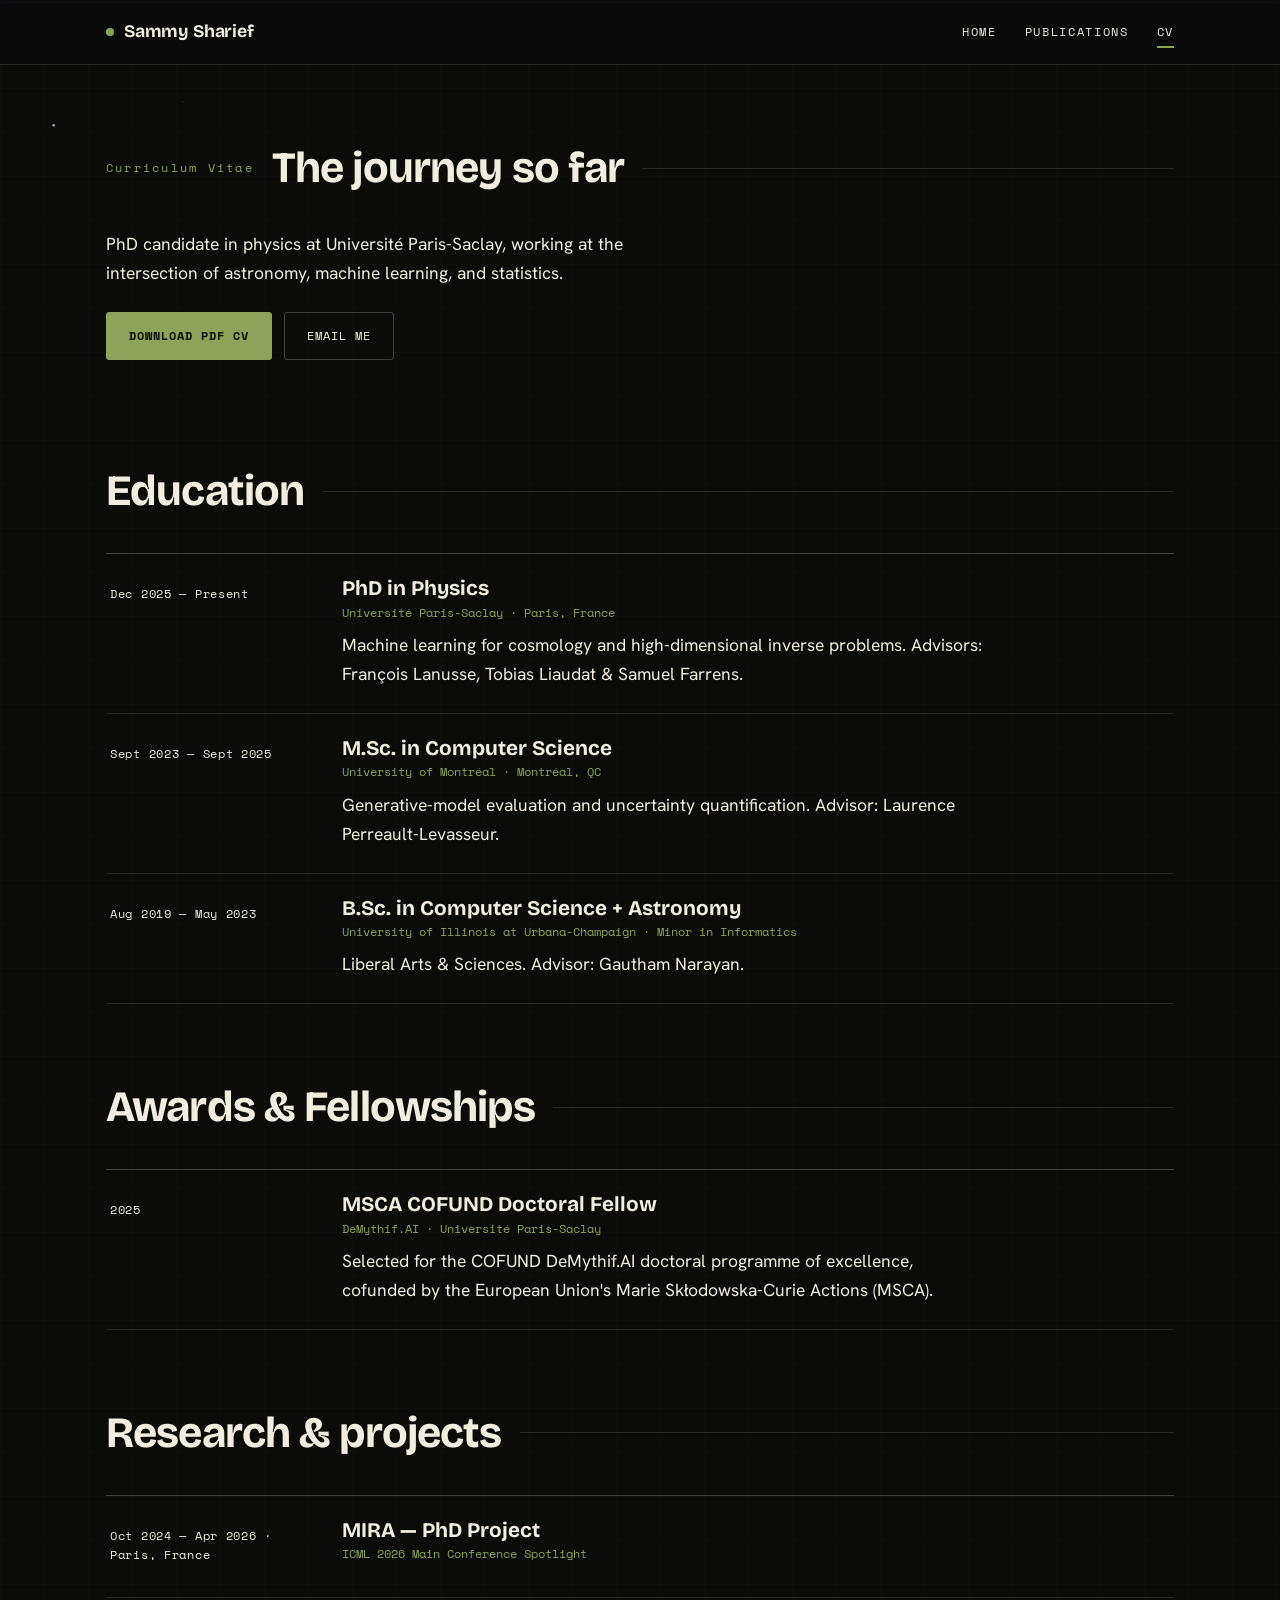
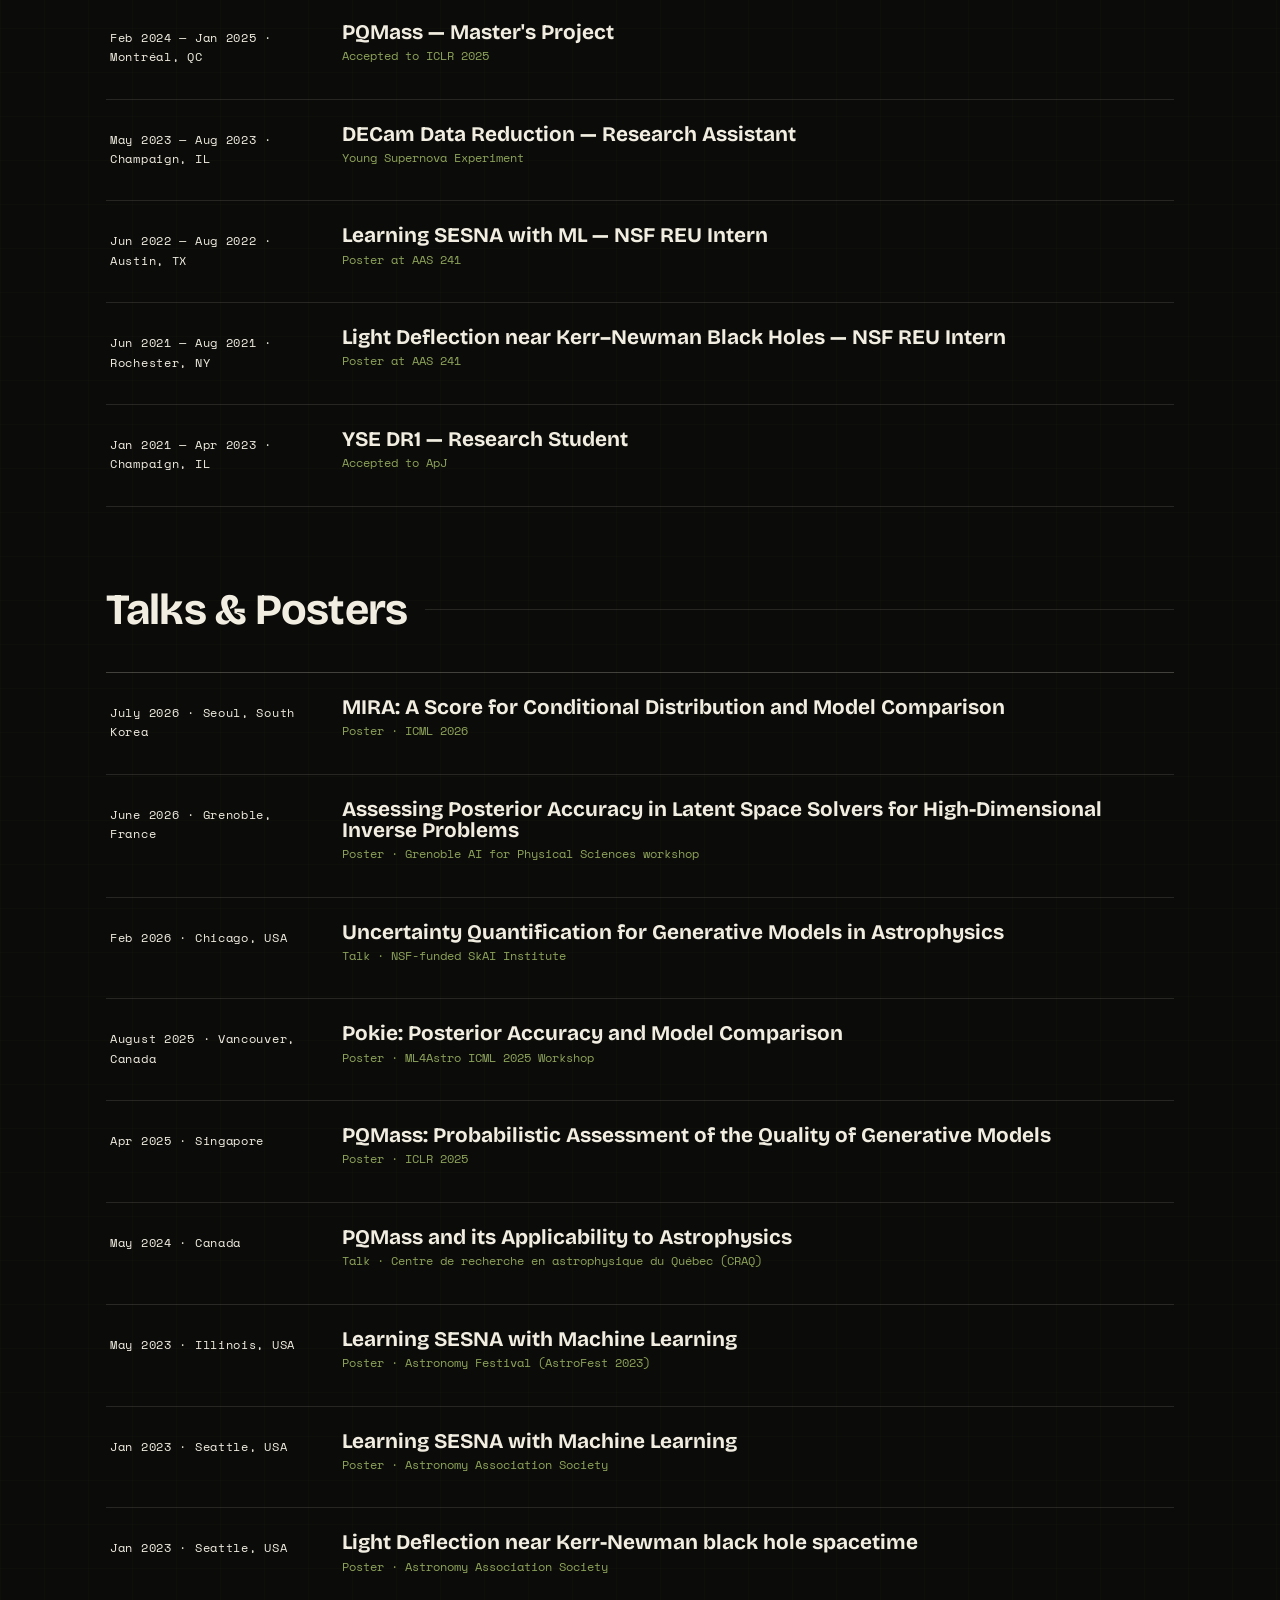
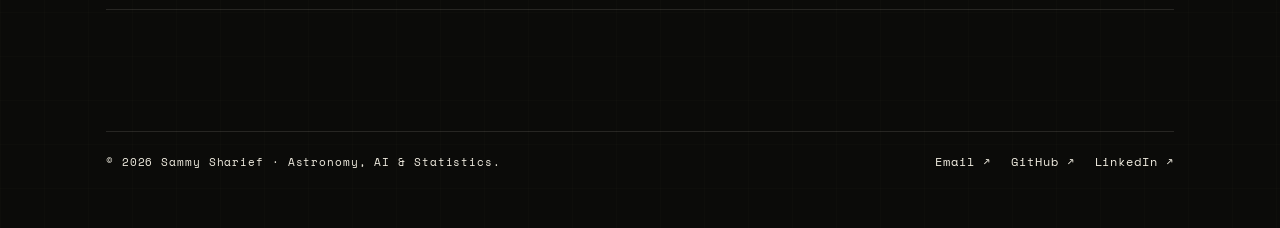
==== commit df1d9eb5: "Updated Section Titles" ====
--- a/cv.html
+++ b/cv.html
@@ -39,7 +39,7 @@
     <!-- Education -->
     <section style="padding-top:0">
       <div class="wrap">
-        <div class="shead reveal"><span class="sig">Education</span><h2>Where I've studied</h2><span class="flex"></span></div>
+        <div class="shead reveal"><h2>Education</h2><span class="flex"></span></div>
         <div class="cvlog">
           <div class="cv-row reveal"><div class="when">Dec 2025 — Present</div><div><h3>PhD in Physics</h3><div class="org">Université Paris-Saclay · Paris, France</div><p>Machine learning for cosmology and high-dimensional inverse problems. Advisors: François Lanusse, Tobias Liaudat &amp; Samuel Farrens.</p></div></div>
           <div class="cv-row reveal"><div class="when">Sept 2023 — Sept 2025</div><div><h3>M.Sc. in Computer Science</h3><div class="org">University of Montréal · Montréal, QC</div><p>Generative-model evaluation and uncertainty quantification. Advisor: Laurence Perreault-Levasseur.</p></div></div>
@@ -51,7 +51,7 @@
     <!-- Awards & Fellowships -->
     <section style="padding-top:0">
       <div class="wrap">
-        <div class="shead reveal"><span class="sig">Honours</span><h2>Awards &amp; fellowships</h2><span class="flex"></span></div>
+        <div class="shead reveal"><h2>Awards &amp; Fellowships</h2><span class="flex"></span></div>
         <div class="cvlog">
           <div class="cv-row reveal"><div class="when">2025</div><div><h3>MSCA COFUND Doctoral Fellow</h3><div class="org">DeMythif.AI · Université Paris-Saclay</div><p>Selected for the COFUND DeMythif.AI doctoral programme of excellence, cofunded by the European Union's Marie Skłodowska-Curie Actions (MSCA).</p></div></div>
         </div>
@@ -61,7 +61,7 @@
     <!-- Experience -->
     <section style="padding-top:0">
       <div class="wrap">
-        <div class="shead reveal"><span class="sig">Experience</span><h2>Research &amp; projects</h2><span class="flex"></span></div>
+        <div class="shead reveal"><h2>Research &amp; projects</h2><span class="flex"></span></div>
         <div class="cvlog">
           <div class="cv-row reveal"><div class="when">Oct 2024 — Apr 2026 · Paris, France</div><div><h3>MIRA — PhD Project</h3><div class="org">ICML 2026 Main Conference Spotlight</div></div></div>
           <div class="cv-row reveal"><div class="when">Feb 2024 — Jan 2025 · Montréal, QC</div><div><h3>PQMass — Master's Project</h3><div class="org">Accepted to ICLR 2025</div></div></div>
@@ -76,7 +76,7 @@
     <!-- Talks & Posters -->
     <section style="padding-top:0">
       <div class="wrap">
-        <div class="shead reveal"><h2>Selected talks &amp; posters</h2><span class="flex"></span></div>
+        <div class="shead reveal"><h2>Talks &amp; Posters</h2><span class="flex"></span></div>
         <div class="cvlog">
           <div class="cv-row reveal"><div class="when">July 2026 · Seoul, South Korea</div><div><h3>MIRA: A Score for Conditional Distribution and Model Comparison</h3><div class="org">Poster · ICML 2026</div></div></div>
           <div class="cv-row reveal"><div class="when">June 2026 · Grenoble, France</div><div><h3>Assessing Posterior Accuracy in Latent Space Solvers for High-Dimensional Inverse Problems</h3><div class="org">Poster · Grenoble AI for Physical Sciences workshop</div></div></div>
